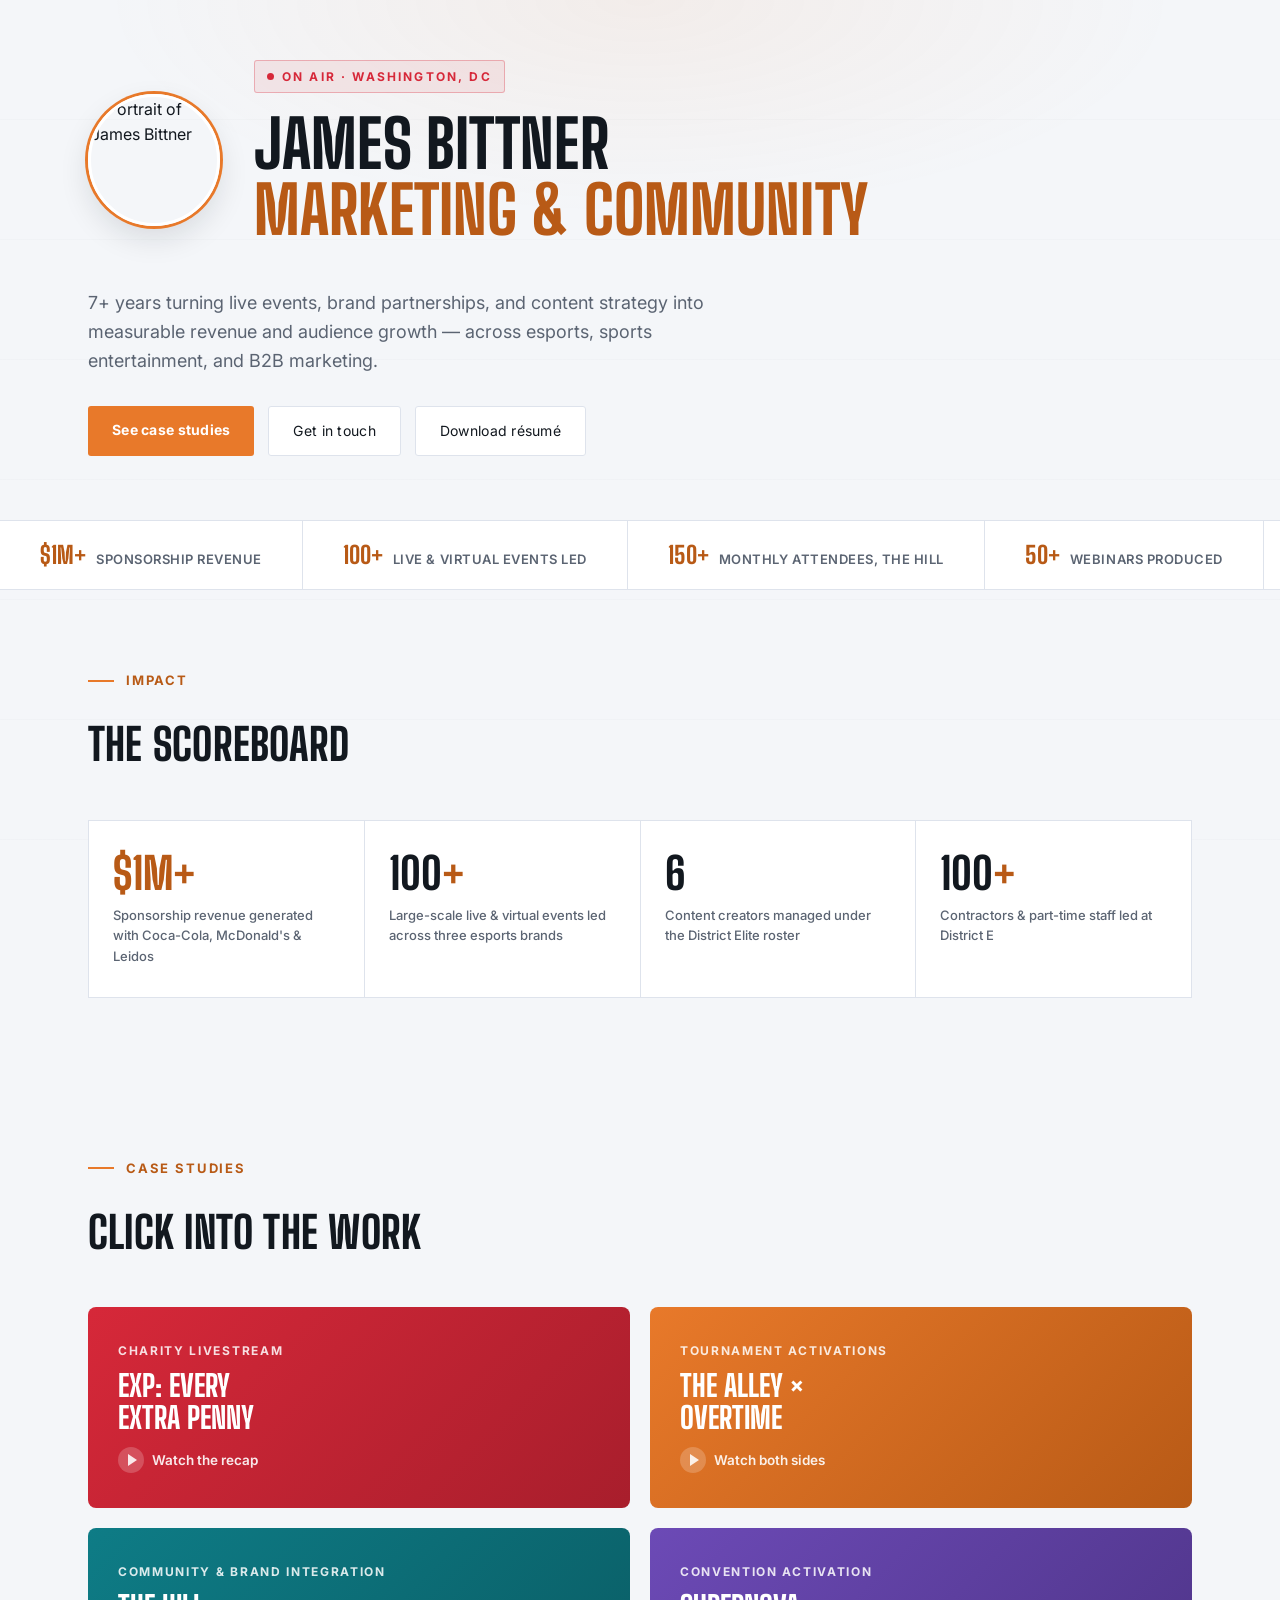
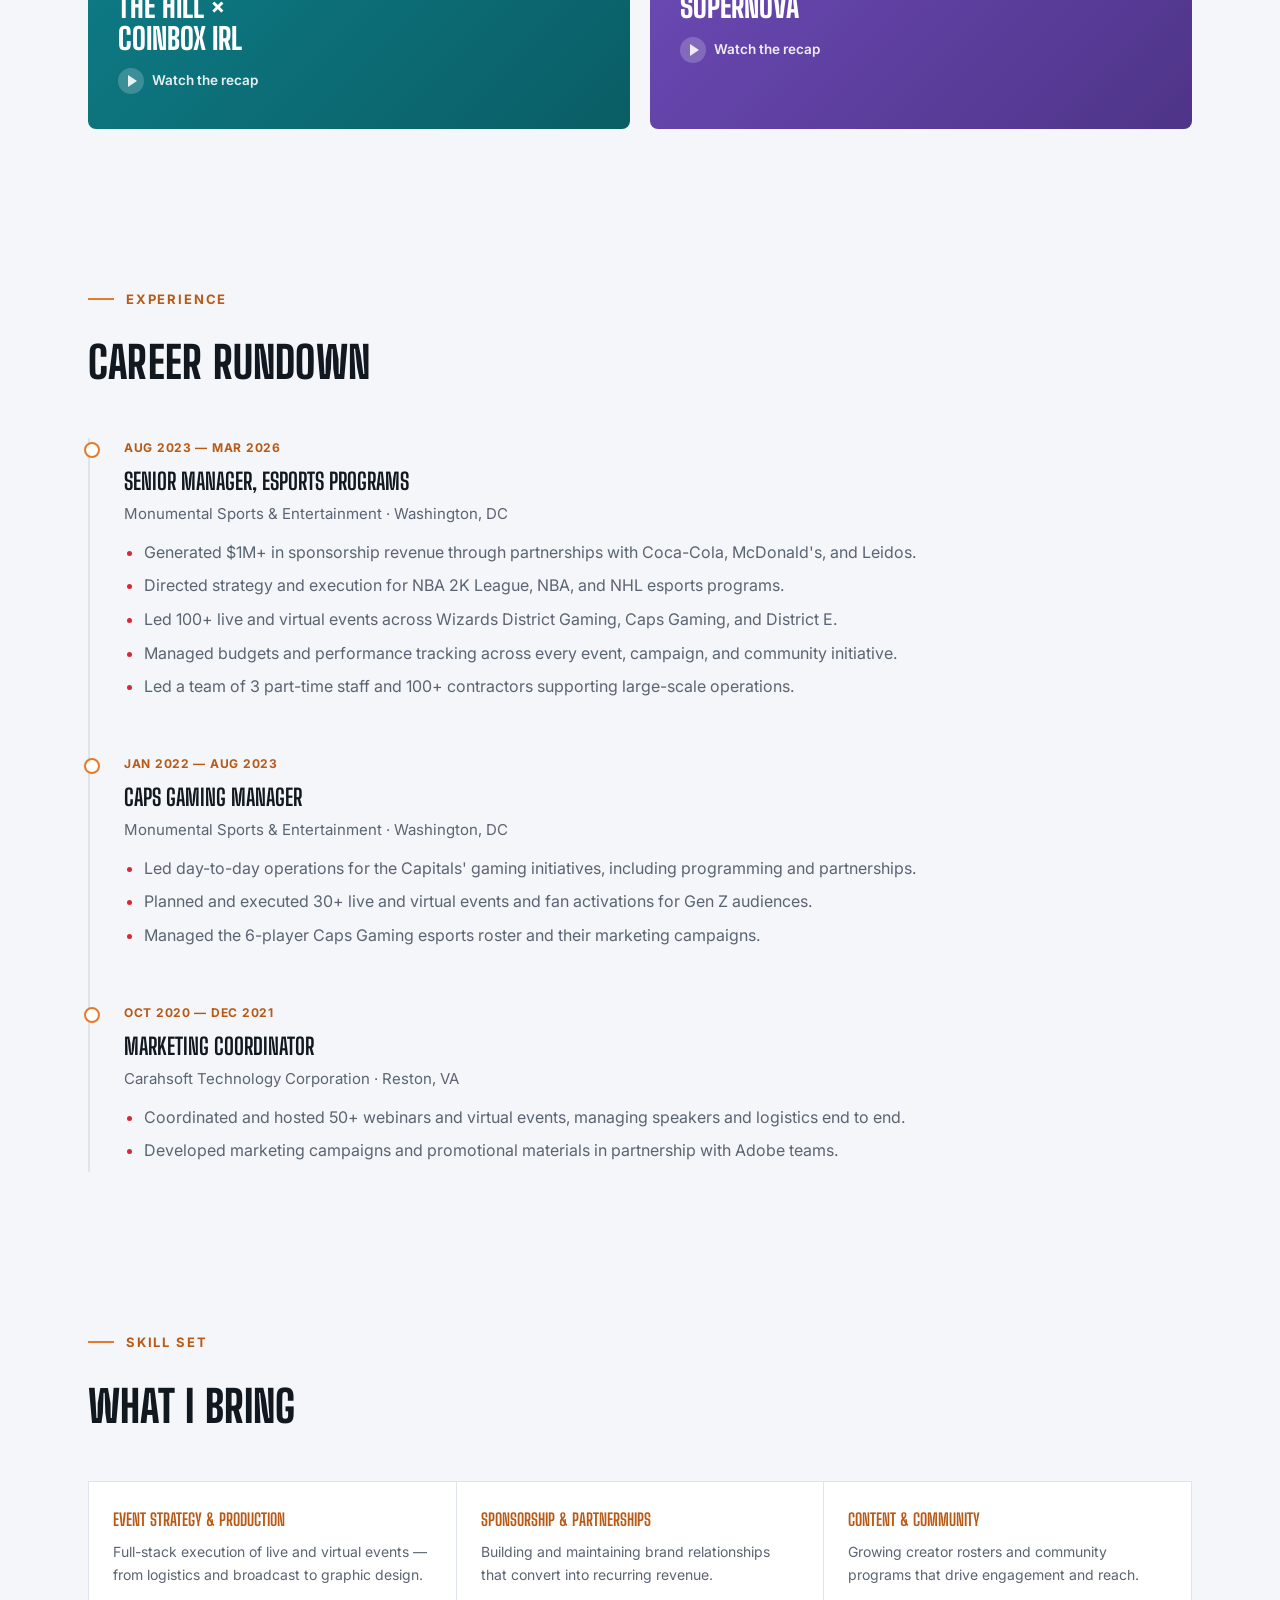
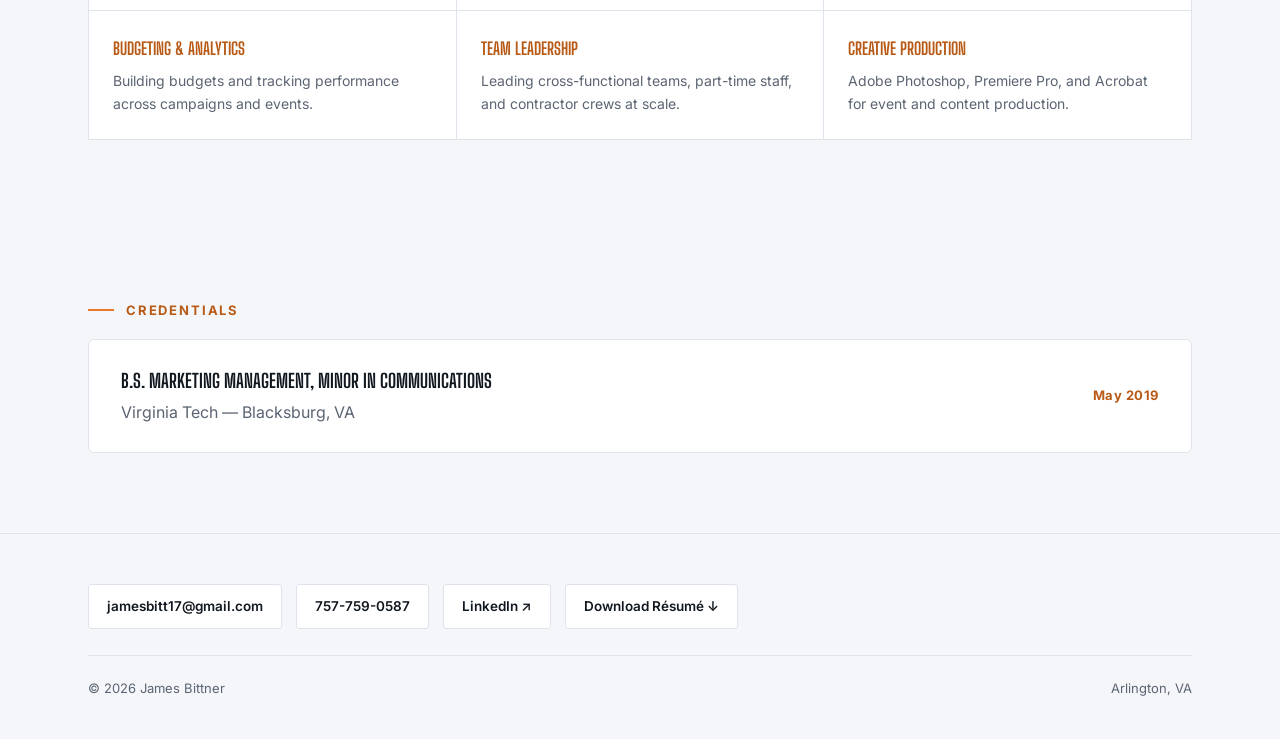
==== index.html @ 96ed5bdd "Add files via upload" ====
<!DOCTYPE html>
<html lang="en">
<head>
<meta charset="UTF-8">
<meta name="viewport" content="width=device-width, initial-scale=1.0">
<title>James Bittner — Marketing & Community Specialist</title>
<meta name="description" content="James Bittner — Marketing & Community Specialist. 7+ years driving sponsorship revenue, live events, and content strategy across esports and entertainment.">
<link rel="preconnect" href="https://fonts.googleapis.com">
<link rel="preconnect" href="https://fonts.gstatic.com" crossorigin>
<link href="https://fonts.googleapis.com/css2?family=Big+Shoulders+Display:wght@600;700;800&family=Inter:wght@400;500;600;700;800&display=swap" rel="stylesheet">
<link rel="stylesheet" href="style.css">
</head>
<body>

<div class="field-lines"></div>

<main>

  <!-- HERO -->
  <section class="hero" id="top">
    <div class="wrap">
      <div class="hero-inner">
        <img class="headshot" src="james-bittner-photo.jpg" alt="Portrait of James Bittner">
        <div>
          <span class="hero-tag"><span class="pulse"></span> On Air · Washington, DC</span>
          <h1>James Bittner<br><span>Marketing &amp; Community</span></h1>
        </div>
      </div>
      <p class="hero-sub" style="margin-top:30px;">7+ years turning live events, brand partnerships, and content strategy into measurable revenue and audience growth — across esports, sports entertainment, and B2B marketing.</p>
      <div class="hero-cta">
        <a class="btn-primary" href="#work">See case studies</a>
        <a class="btn-ghost" href="mailto:jamesbitt17@gmail.com">Get in touch</a>
        <a class="btn-ghost" href="James-Bittner-Resume.pdf" download>Download résumé</a>
      </div>
    </div>
  </section>

  <!-- TICKER -->
  <div class="ticker-wrap">
    <div class="ticker">
      <div class="ticker-item"><span class="ticker-num">$1M+</span><span class="ticker-label">Sponsorship revenue</span></div>
      <div class="ticker-item"><span class="ticker-num">100+</span><span class="ticker-label">Live &amp; virtual events led</span></div>
      <div class="ticker-item"><span class="ticker-num">150+</span><span class="ticker-label">Monthly attendees, The Hill</span></div>
      <div class="ticker-item"><span class="ticker-num">50+</span><span class="ticker-label">Webinars produced</span></div>
      <div class="ticker-item"><span class="ticker-num">7+</span><span class="ticker-label">Years in marketing &amp; events</span></div>
      <div class="ticker-item"><span class="ticker-num">$1M+</span><span class="ticker-label">Sponsorship revenue</span></div>
      <div class="ticker-item"><span class="ticker-num">100+</span><span class="ticker-label">Live &amp; virtual events led</span></div>
      <div class="ticker-item"><span class="ticker-num">150+</span><span class="ticker-label">Monthly attendees, The Hill</span></div>
      <div class="ticker-item"><span class="ticker-num">50+</span><span class="ticker-label">Webinars produced</span></div>
      <div class="ticker-item"><span class="ticker-num">7+</span><span class="ticker-label">Years in marketing &amp; events</span></div>
    </div>
  </div>

  <!-- IMPACT -->
  <section id="impact">
    <div class="wrap">
      <div class="section-tag">Impact</div>
      <h2 class="headline">The Scoreboard</h2>
      <div class="stat-grid reveal">
        <div class="stat">
          <span class="stat-value"><span>$1M+</span></span>
          <span class="stat-label">Sponsorship revenue generated with Coca-Cola, McDonald's &amp; Leidos</span>
        </div>
        <div class="stat">
          <span class="stat-value">100<span>+</span></span>
          <span class="stat-label">Large-scale live &amp; virtual events led across three esports brands</span>
        </div>
        <div class="stat">
          <span class="stat-value">6</span>
          <span class="stat-label">Content creators managed under the District Elite roster</span>
        </div>
        <div class="stat">
          <span class="stat-value">100<span>+</span></span>
          <span class="stat-label">Contractors &amp; part-time staff led at District E</span>
        </div>
      </div>
    </div>
  </section>

  <!-- CASE STUDIES — clickable tiles, each opens a dedicated page -->
  <section id="work">
    <div class="wrap">
      <div class="section-tag">Case Studies</div>
      <h2 class="headline">Click Into the Work</h2>

      <div class="tile-grid reveal">

        <a class="tile tile-red" href="case-exp.html">
          <div class="tile-eyebrow">Charity Livestream</div>
          <h3 class="tile-title">EXP: Every<br>eXtra Penny</h3>
          <span class="tile-meta"><span class="tile-play"></span> Watch the recap</span>
        </a>

        <a class="tile tile-amber" href="case-alley.html">
          <div class="tile-eyebrow">Tournament Activations</div>
          <h3 class="tile-title">The Alley ×<br>OverTime</h3>
          <span class="tile-meta"><span class="tile-play"></span> Watch both sides</span>
        </a>

        <a class="tile tile-teal" href="case-hill.html">
          <div class="tile-eyebrow">Community &amp; Brand Integration</div>
          <h3 class="tile-title">The Hill ×<br>Coinbox IRL</h3>
          <span class="tile-meta"><span class="tile-play"></span> Watch the recap</span>
        </a>

        <a class="tile tile-violet" href="case-supernova.html">
          <div class="tile-eyebrow">Convention Activation</div>
          <h3 class="tile-title">SuperNOVA</h3>
          <span class="tile-meta"><span class="tile-play"></span> Watch the recap</span>
        </a>

      </div>
    </div>
  </section>

  <!-- EXPERIENCE -->
  <section id="experience">
    <div class="wrap">
      <div class="section-tag">Experience</div>
      <h2 class="headline">Career Rundown</h2>
      <div class="rundown reveal">

        <div class="rundown-item">
          <span class="rundown-date">Aug 2023 — Mar 2026</span>
          <h3 class="rundown-role">Senior Manager, Esports Programs</h3>
          <span class="rundown-org">Monumental Sports &amp; Entertainment · Washington, DC</span>
          <ul>
            <li>Generated $1M+ in sponsorship revenue through partnerships with Coca-Cola, McDonald's, and Leidos.</li>
            <li>Directed strategy and execution for NBA 2K League, NBA, and NHL esports programs.</li>
            <li>Led 100+ live and virtual events across Wizards District Gaming, Caps Gaming, and District E.</li>
            <li>Managed budgets and performance tracking across every event, campaign, and community initiative.</li>
            <li>Led a team of 3 part-time staff and 100+ contractors supporting large-scale operations.</li>
          </ul>
        </div>

        <div class="rundown-item">
          <span class="rundown-date">Jan 2022 — Aug 2023</span>
          <h3 class="rundown-role">Caps Gaming Manager</h3>
          <span class="rundown-org">Monumental Sports &amp; Entertainment · Washington, DC</span>
          <ul>
            <li>Led day-to-day operations for the Capitals' gaming initiatives, including programming and partnerships.</li>
            <li>Planned and executed 30+ live and virtual events and fan activations for Gen Z audiences.</li>
            <li>Managed the 6-player Caps Gaming esports roster and their marketing campaigns.</li>
          </ul>
        </div>

        <div class="rundown-item">
          <span class="rundown-date">Oct 2020 — Dec 2021</span>
          <h3 class="rundown-role">Marketing Coordinator</h3>
          <span class="rundown-org">Carahsoft Technology Corporation · Reston, VA</span>
          <ul>
            <li>Coordinated and hosted 50+ webinars and virtual events, managing speakers and logistics end to end.</li>
            <li>Developed marketing campaigns and promotional materials in partnership with Adobe teams.</li>
          </ul>
        </div>

      </div>
    </div>
  </section>

  <!-- SKILLS -->
  <section id="skills">
    <div class="wrap">
      <div class="section-tag">Skill Set</div>
      <h2 class="headline">What I Bring</h2>
      <div class="skills-grid reveal">
        <div class="skill">
          <h3 class="skill-title">Event Strategy &amp; Production</h3>
          <p class="skill-body">Full-stack execution of live and virtual events — from logistics and broadcast to graphic design.</p>
        </div>
        <div class="skill">
          <h3 class="skill-title">Sponsorship &amp; Partnerships</h3>
          <p class="skill-body">Building and maintaining brand relationships that convert into recurring revenue.</p>
        </div>
        <div class="skill">
          <h3 class="skill-title">Content &amp; Community</h3>
          <p class="skill-body">Growing creator rosters and community programs that drive engagement and reach.</p>
        </div>
        <div class="skill">
          <h3 class="skill-title">Budgeting &amp; Analytics</h3>
          <p class="skill-body">Building budgets and tracking performance across campaigns and events.</p>
        </div>
        <div class="skill">
          <h3 class="skill-title">Team Leadership</h3>
          <p class="skill-body">Leading cross-functional teams, part-time staff, and contractor crews at scale.</p>
        </div>
        <div class="skill">
          <h3 class="skill-title">Creative Production</h3>
          <p class="skill-body">Adobe Photoshop, Premiere Pro, and Acrobat for event and content production.</p>
        </div>
      </div>
    </div>
  </section>

  <!-- EDUCATION -->
  <section id="education">
    <div class="wrap">
      <div class="section-tag">Credentials</div>
      <div class="edu reveal">
        <div>
          <h3 class="edu-degree">B.S. Marketing Management, Minor in Communications</h3>
          <p class="edu-school">Virginia Tech — Blacksburg, VA</p>
        </div>
        <span class="edu-year">May 2019</span>
      </div>
    </div>
  </section>

</main>

<!-- SIMPLE FOOTER -->
<footer id="contact">
  <div class="wrap">
    <div class="contact-links">
      <a href="mailto:jamesbitt17@gmail.com">jamesbitt17@gmail.com</a>
      <a href="tel:7577590587">757-759-0587</a>
      <a href="https://www.linkedin.com/in/jameskbittner" target="_blank" rel="noopener">LinkedIn ↗</a>
      <a href="James-Bittner-Resume.pdf" download>Download Résumé ↓</a>
    </div>
    <div class="foot-bottom">
      <span>© 2026 James Bittner</span>
      <span>Arlington, VA</span>
    </div>
  </div>
</footer>

<script>
  const revealEls = document.querySelectorAll('.reveal');
  if ('IntersectionObserver' in window){
    const io = new IntersectionObserver((entries) => {
      entries.forEach(entry => {
        if (entry.isIntersecting){
          entry.target.classList.add('is-visible');
          io.unobserve(entry.target);
        }
      });
    }, { threshold: 0.15 });
    revealEls.forEach(el => io.observe(el));
  } else {
    revealEls.forEach(el => el.classList.add('is-visible'));
  }
</script>

</body>
</html>
---- style.css ----
:root{
  --bg: #F4F6F9;
  --panel: #FFFFFF;
  --line: #DEE3EC;
  --text: #12181F;
  --text-muted: #5B6472;
  --amber: #E8792A;
  --amber-deep: #B85A16;
  --red: #D62839;
  --teal: #0E7C86;
  --violet: #6C4AB6;
  --radius: 3px;
  --maxw: 1160px;
}

*{ box-sizing: border-box; }
html{ scroll-behavior: smooth; }
@media (prefers-reduced-motion: reduce){
  html{ scroll-behavior: auto; }
  *{ animation-duration: 0.001ms !important; animation-iteration-count: 1 !important; transition-duration: 0.001ms !important; }
}

body{
  margin: 0;
  background: var(--bg);
  color: var(--text);
  font-family: 'Inter', system-ui, sans-serif;
  font-size: 16px;
  line-height: 1.6;
  -webkit-font-smoothing: antialiased;
}

a{ color: inherit; }
::selection{ background: var(--amber); color: #fff; }

a:focus-visible,
button:focus-visible{
  outline: 2px solid var(--amber-deep);
  outline-offset: 3px;
}

.wrap{
  max-width: var(--maxw);
  margin: 0 auto;
  padding: 0 28px;
}

.field-lines{
  position: fixed;
  inset: 0;
  z-index: 0;
  pointer-events: none;
  background-image:
    repeating-linear-gradient(180deg, transparent 0, transparent 119px, rgba(18,24,31,0.035) 120px),
    radial-gradient(ellipse 70% 40% at 50% 0%, rgba(232,121,42,0.07), transparent 60%);
}

section{ position: relative; z-index: 1; padding: 80px 0; }
.section-tag{
  font-size: 13px;
  font-weight: 700;
  letter-spacing: 0.14em;
  text-transform: uppercase;
  color: var(--amber-deep);
  display: flex;
  align-items: center;
  gap: 12px;
  margin-bottom: 18px;
}
.section-tag::before{
  content: '';
  width: 26px; height: 2px;
  background: var(--amber);
  display: inline-block;
}
h2.headline{
  font-family: 'Big Shoulders Display', sans-serif;
  font-weight: 800;
  font-size: clamp(30px, 4.2vw, 44px);
  letter-spacing: 0.005em;
  margin: 0 0 40px;
  text-transform: uppercase;
  color: var(--text);
}

/* ---------- mini top bar (used on every page instead of a big header) ---------- */
.topbar{
  padding: 22px 0;
  border-bottom: 1px solid var(--line);
  background: var(--panel);
}
.topbar .wrap{
  display: flex;
  align-items: center;
  justify-content: space-between;
  gap: 20px;
}
.topbar-back{
  text-decoration: none;
  font-size: 13.5px;
  font-weight: 600;
  color: var(--text-muted);
  display: inline-flex;
  align-items: center;
  gap: 8px;
  transition: color 0.15s ease;
}
.topbar-back:hover{ color: var(--amber-deep); }
.topbar-name{
  font-family: 'Big Shoulders Display', sans-serif;
  font-weight: 800;
  font-size: 16px;
  letter-spacing: 0.02em;
  text-decoration: none;
  text-transform: uppercase;
}

/* ---------- hero ---------- */
.hero{ padding: 60px 0 64px; border-bottom: 1px solid var(--line); }
.hero-inner{ display: grid; grid-template-columns: auto 1fr; gap: 34px; align-items: center; }
@media (max-width: 640px){ .hero-inner{ grid-template-columns: 1fr; text-align: left; } }
.headshot{
  width: 132px; height: 132px; border-radius: 50%; object-fit: cover;
  border: 3px solid var(--panel);
  box-shadow: 0 0 0 3px var(--amber), 0 12px 30px rgba(18,24,31,0.12);
  flex-shrink: 0;
}
.hero-tag{
  font-size: 12px; font-weight: 700; letter-spacing: 0.18em; text-transform: uppercase;
  color: var(--red); background: rgba(214,40,57,0.08); border: 1px solid rgba(214,40,57,0.3);
  display: inline-flex; align-items: center; gap: 8px; padding: 6px 12px; border-radius: 3px; margin-bottom: 18px;
}
.hero-tag .pulse{ width: 7px; height: 7px; border-radius: 50%; background: var(--red); animation: pulse 1.8s ease-in-out infinite; }
@keyframes pulse{ 0%, 100% { opacity: 1; } 50% { opacity: 0.35; } }
h1{
  font-family: 'Big Shoulders Display', sans-serif; font-weight: 800;
  font-size: clamp(38px, 6.4vw, 66px); line-height: 1; letter-spacing: 0.002em;
  margin: 0 0 16px; text-transform: uppercase; color: var(--text);
}
h1 span{ color: var(--amber-deep); }
.hero-sub{ max-width: 620px; font-size: 18px; color: var(--text-muted); margin: 0 0 30px; }
.hero-cta{ display: flex; gap: 14px; flex-wrap: wrap; }
.btn-primary{
  text-decoration: none; background: var(--amber); color: #fff; font-weight: 700;
  padding: 13px 24px; border-radius: var(--radius); font-size: 14px; letter-spacing: 0.02em;
  transition: filter 0.15s ease, transform 0.15s ease; display: inline-block;
}
.btn-primary:hover{ filter: brightness(0.94); transform: translateY(-1px); }
.btn-ghost{
  text-decoration: none; border: 1px solid var(--line); color: var(--text);
  padding: 13px 24px; border-radius: var(--radius); font-size: 14px; letter-spacing: 0.02em;
  transition: border-color 0.15s ease, color 0.15s ease; background: var(--panel); display: inline-block;
}
.btn-ghost:hover{ border-color: var(--amber); color: var(--amber-deep); }

/* ---------- ticker ---------- */
.ticker-wrap{ border-bottom: 1px solid var(--line); background: var(--panel); overflow: hidden; }
.ticker{ display: flex; width: max-content; animation: scroll-ticker 32s linear infinite; }
@media (prefers-reduced-motion: reduce){ .ticker{ animation: none; } }
@keyframes scroll-ticker{ from{ transform: translateX(0); } to{ transform: translateX(-50%); } }
.ticker-item{ display: flex; align-items: baseline; gap: 10px; padding: 15px 40px; border-right: 1px solid var(--line); white-space: nowrap; }
.ticker-num{ font-family: 'Big Shoulders Display', sans-serif; font-weight: 800; font-size: 24px; color: var(--amber-deep); }
.ticker-label{ font-size: 13px; font-weight: 600; text-transform: uppercase; letter-spacing: 0.04em; color: var(--text-muted); }

/* ---------- stat grid ---------- */
.stat-grid{ display: grid; grid-template-columns: repeat(4, 1fr); gap: 1px; background: var(--line); border: 1px solid var(--line); }
.stat{ background: var(--panel); padding: 30px 24px; }
.stat-value{ font-family: 'Big Shoulders Display', sans-serif; font-weight: 800; font-size: 44px; color: var(--text); line-height: 1; display: block; }
.stat-value span{ color: var(--amber-deep); }
.stat-label{ font-size: 13px; font-weight: 500; color: var(--text-muted); margin-top: 10px; display: block; }
@media (max-width: 820px){ .stat-grid{ grid-template-columns: repeat(2, 1fr); } }

/* ---------- case study tile grid (homepage) ---------- */
.tile-grid{ display: grid; grid-template-columns: repeat(2, 1fr); gap: 20px; }
@media (max-width: 720px){ .tile-grid{ grid-template-columns: 1fr; } }
.tile{
  position: relative;
  display: block;
  text-decoration: none;
  border-radius: 8px;
  padding: 34px 30px;
  min-height: 190px;
  color: #fff;
  overflow: hidden;
  transition: transform 0.2s ease, box-shadow 0.2s ease;
}
.tile:hover{ transform: translateY(-3px); box-shadow: 0 16px 32px rgba(18,24,31,0.18); }
.tile-red{ background: linear-gradient(135deg, #D62839, #A81E2C); }
.tile-amber{ background: linear-gradient(135deg, #E8792A, #B85A16); }
.tile-teal{ background: linear-gradient(135deg, #0E7C86, #0A5D65); }
.tile-violet{ background: linear-gradient(135deg, #6C4AB6, #4E3488); }
.tile-eyebrow{ font-size: 12px; font-weight: 700; letter-spacing: 0.14em; text-transform: uppercase; opacity: 0.85; margin-bottom: 10px; }
.tile-title{ font-family: 'Big Shoulders Display', sans-serif; font-weight: 800; font-size: 30px; text-transform: uppercase; line-height: 1.05; margin: 0 0 14px; }
.tile-meta{ font-size: 13.5px; font-weight: 600; opacity: 0.9; display: inline-flex; align-items: center; gap: 8px; }
.tile-play{
  width: 26px; height: 26px; border-radius: 50%;
  background: rgba(255,255,255,0.22);
  display: inline-flex; align-items: center; justify-content: center;
  flex-shrink: 0;
}
.tile-play::after{
  content: '';
  border-style: solid;
  border-width: 6px 0 6px 9px;
  border-color: transparent transparent transparent #fff;
  margin-left: 2px;
}

/* ---------- case study page: video + split view ---------- */
.case-hero{ padding: 54px 0 40px; }
.case-eyebrow{
  font-size: 12px; font-weight: 700; letter-spacing: 0.14em; text-transform: uppercase; color: var(--amber-deep); margin-bottom: 14px;
}
.case-h1{
  font-family: 'Big Shoulders Display', sans-serif; font-weight: 800;
  font-size: clamp(34px, 5.5vw, 56px); text-transform: uppercase; line-height: 1.02; margin: 0 0 16px;
}
.case-lede{ max-width: 680px; font-size: 18px; color: var(--text-muted); margin: 0; }

.video-frame{
  position: relative;
  width: 100%;
  padding-top: 56.25%; /* 16:9 aspect ratio */
  border-radius: 8px;
  overflow: hidden;
  border: 1px solid var(--line);
  background: #000;
  box-shadow: 0 20px 40px rgba(18,24,31,0.12);
}
.video-frame video,
.video-frame iframe{
  position: absolute;
  top: 0; left: 0;
  width: 100%; height: 100%;
  display: block;
  border: 0;
}

.split-view{
  display: grid;
  grid-template-columns: 1fr 1fr;
  gap: 16px;
}
@media (max-width: 720px){ .split-view{ grid-template-columns: 1fr; } }
.split-view .video-frame{ margin: 0; }
.split-label{
  font-size: 12.5px; font-weight: 700; text-transform: uppercase; letter-spacing: 0.08em;
  color: var(--text-muted); margin: 10px 2px 0;
}

.case-grid{ display: grid; grid-template-columns: repeat(3, 1fr); gap: 24px; margin-top: 20px; }
@media (max-width: 720px){ .case-grid{ grid-template-columns: 1fr; } }
.case-block h4{ font-size: 12px; font-weight: 700; letter-spacing: 0.1em; text-transform: uppercase; color: var(--amber-deep); margin: 0 0 8px; }
.case-block p{ font-size: 14.5px; color: var(--text-muted); margin: 0; }
.case-tags{ display: flex; flex-wrap: wrap; gap: 8px; margin-top: 22px; }
.tag{
  font-size: 12px; font-weight: 600; text-transform: uppercase; letter-spacing: 0.03em;
  color: var(--amber-deep); border: 1px solid rgba(184,90,22,0.3); background: rgba(232,121,42,0.06);
  padding: 4px 10px; border-radius: 3px;
}
.note-box{
  border: 1px dashed var(--line);
  border-radius: 6px;
  padding: 16px 20px;
  font-size: 13.5px;
  color: var(--text-muted);
  margin-top: 26px;
  background: var(--panel);
}

.more-work{ border-top: 1px solid var(--line); padding: 50px 0; }
.more-work-grid{ display: grid; grid-template-columns: repeat(3, 1fr); gap: 14px; }
@media (max-width: 720px){ .more-work-grid{ grid-template-columns: 1fr; } }
.more-work a{
  text-decoration: none; display: block; border: 1px solid var(--line); background: var(--panel);
  border-radius: 6px; padding: 18px 20px; transition: border-color 0.15s ease;
}
.more-work a:hover{ border-color: var(--amber); }
.more-work-title{ font-family: 'Big Shoulders Display', sans-serif; font-weight: 700; font-size: 17px; text-transform: uppercase; margin: 0; color: var(--text); }

/* ---------- rundown ---------- */
.rundown{ border-left: 2px solid var(--line); padding-left: 34px; display: flex; flex-direction: column; gap: 46px; }
.rundown-item{ position: relative; }
.rundown-item::before{ content: ''; position: absolute; left: -40px; top: 4px; width: 12px; height: 12px; background: var(--panel); border: 2px solid var(--amber); border-radius: 50%; }
.rundown-date{ font-size: 12px; font-weight: 700; color: var(--amber-deep); letter-spacing: 0.06em; text-transform: uppercase; margin-bottom: 6px; display: block; }
.rundown-role{ font-family: 'Big Shoulders Display', sans-serif; font-weight: 700; font-size: 23px; margin: 0 0 2px; text-transform: uppercase; }
.rundown-org{ color: var(--text-muted); font-size: 15px; margin-bottom: 14px; display: block; }
.rundown-item ul{ margin: 0; padding-left: 20px; color: var(--text-muted); }
.rundown-item ul li{ margin-bottom: 8px; }
.rundown-item ul li::marker{ color: var(--red); }

/* ---------- skills ---------- */
.skills-grid{ display: grid; grid-template-columns: repeat(3, 1fr); gap: 1px; background: var(--line); border: 1px solid var(--line); }
@media (max-width: 820px){ .skills-grid{ grid-template-columns: repeat(2, 1fr); } }
@media (max-width: 520px){ .skills-grid{ grid-template-columns: 1fr; } }
.skill{ background: var(--panel); padding: 24px; }
.skill-title{ font-family: 'Big Shoulders Display', sans-serif; font-weight: 700; font-size: 17px; text-transform: uppercase; margin: 0 0 8px; color: var(--amber-deep); }
.skill-body{ font-size: 14px; color: var(--text-muted); margin: 0; }

/* ---------- education ---------- */
.edu{ display: flex; justify-content: space-between; align-items: center; flex-wrap: wrap; gap: 20px; border: 1px solid var(--line); background: var(--panel); border-radius: 6px; padding: 26px 32px; }
.edu-degree{ font-family: 'Big Shoulders Display', sans-serif; font-weight: 700; font-size: 19px; text-transform: uppercase; margin: 0 0 4px; }
.edu-school{ color: var(--text-muted); margin: 0; }
.edu-year{ font-weight: 700; color: var(--amber-deep); font-size: 13px; letter-spacing: 0.04em; }

/* ---------- simple footer ---------- */
footer{ border-top: 1px solid var(--line); padding: 50px 0 40px; }
.contact-links{ display: flex; flex-wrap: wrap; gap: 14px; margin-bottom: 26px; }
.contact-links a{
  text-decoration: none; border: 1px solid var(--line); background: var(--panel);
  padding: 11px 18px; border-radius: var(--radius); font-size: 13.5px; font-weight: 600;
  transition: border-color 0.2s ease, color 0.2s ease;
}
.contact-links a:hover{ border-color: var(--amber); color: var(--amber-deep); }
.foot-bottom{
  display: flex; justify-content: space-between; flex-wrap: wrap; gap: 10px;
  color: var(--text-muted); font-size: 13px; border-top: 1px solid var(--line); padding-top: 22px;
}

.reveal{ opacity: 0; transform: translateY(18px); transition: opacity 0.6s ease, transform 0.6s ease; }
.reveal.is-visible{ opacity: 1; transform: translateY(0); }
@media (prefers-reduced-motion: reduce){ .reveal{ opacity: 1; transform: none; } }
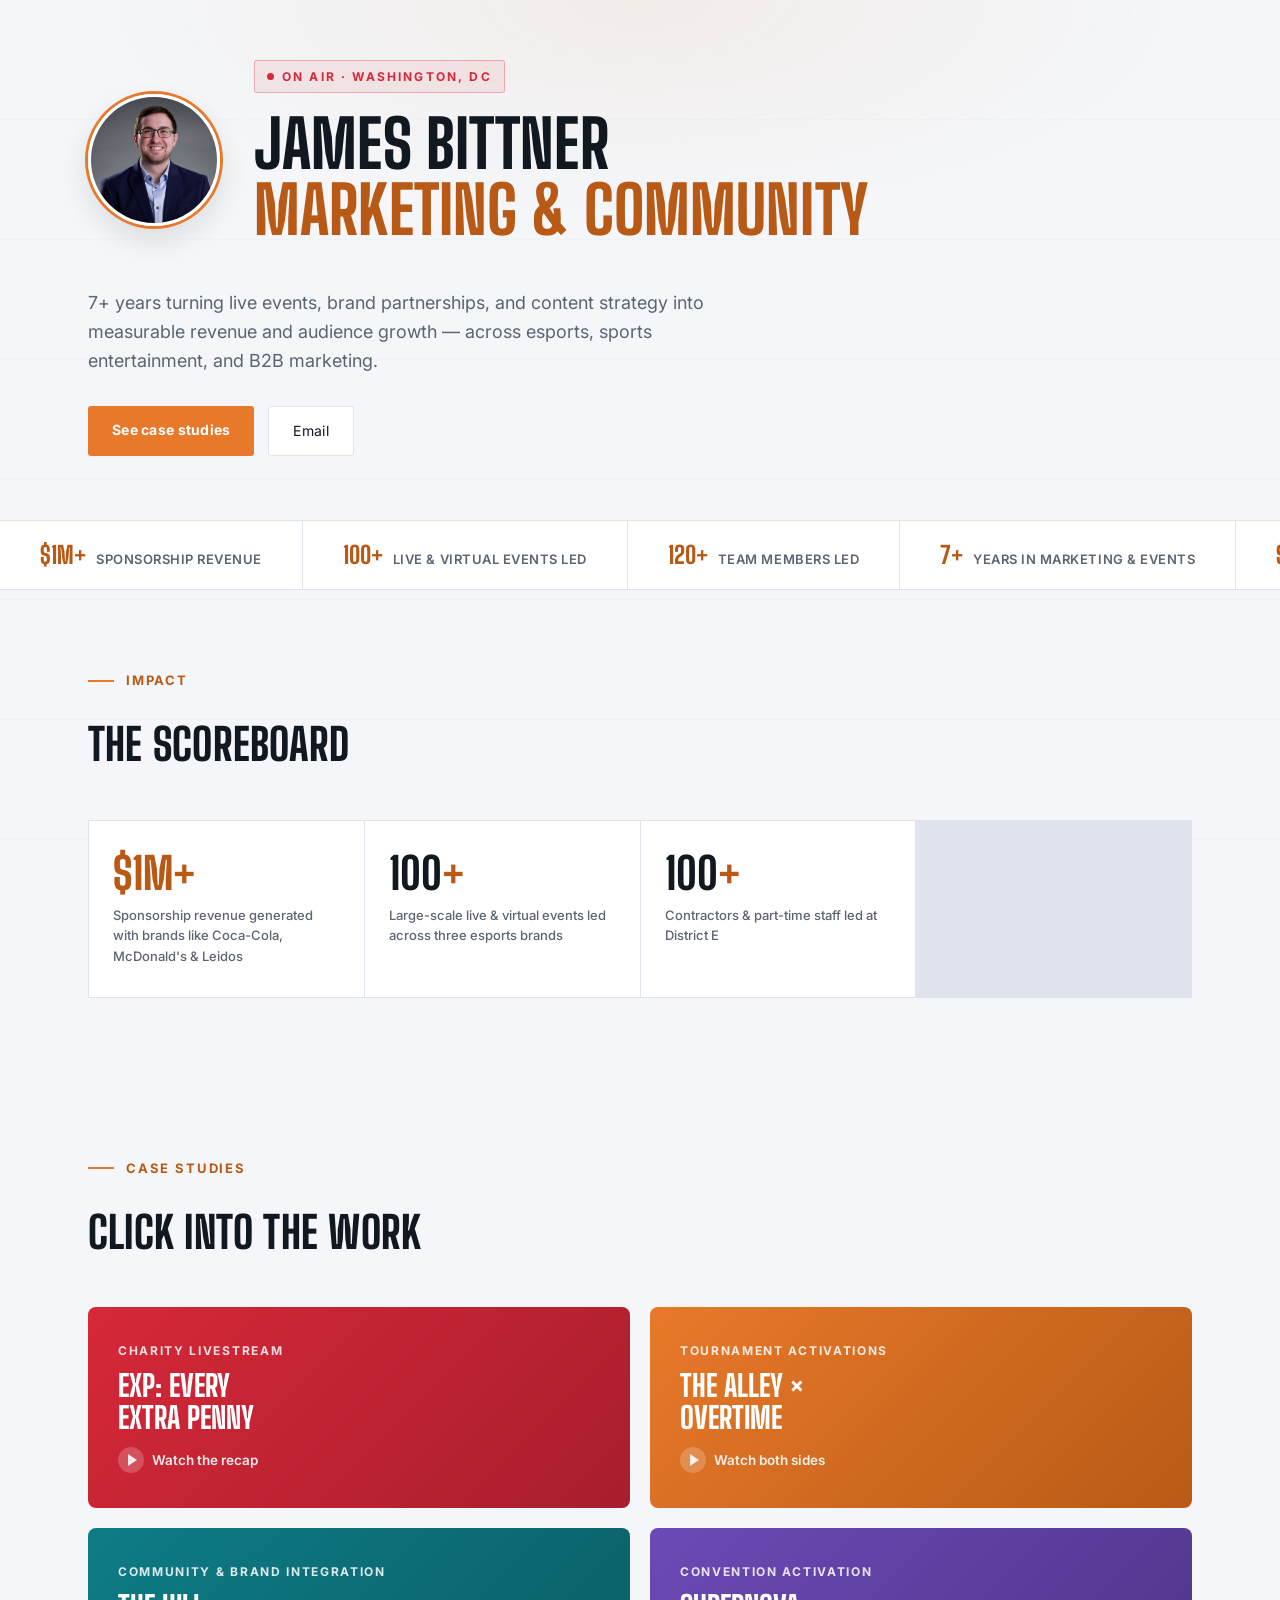
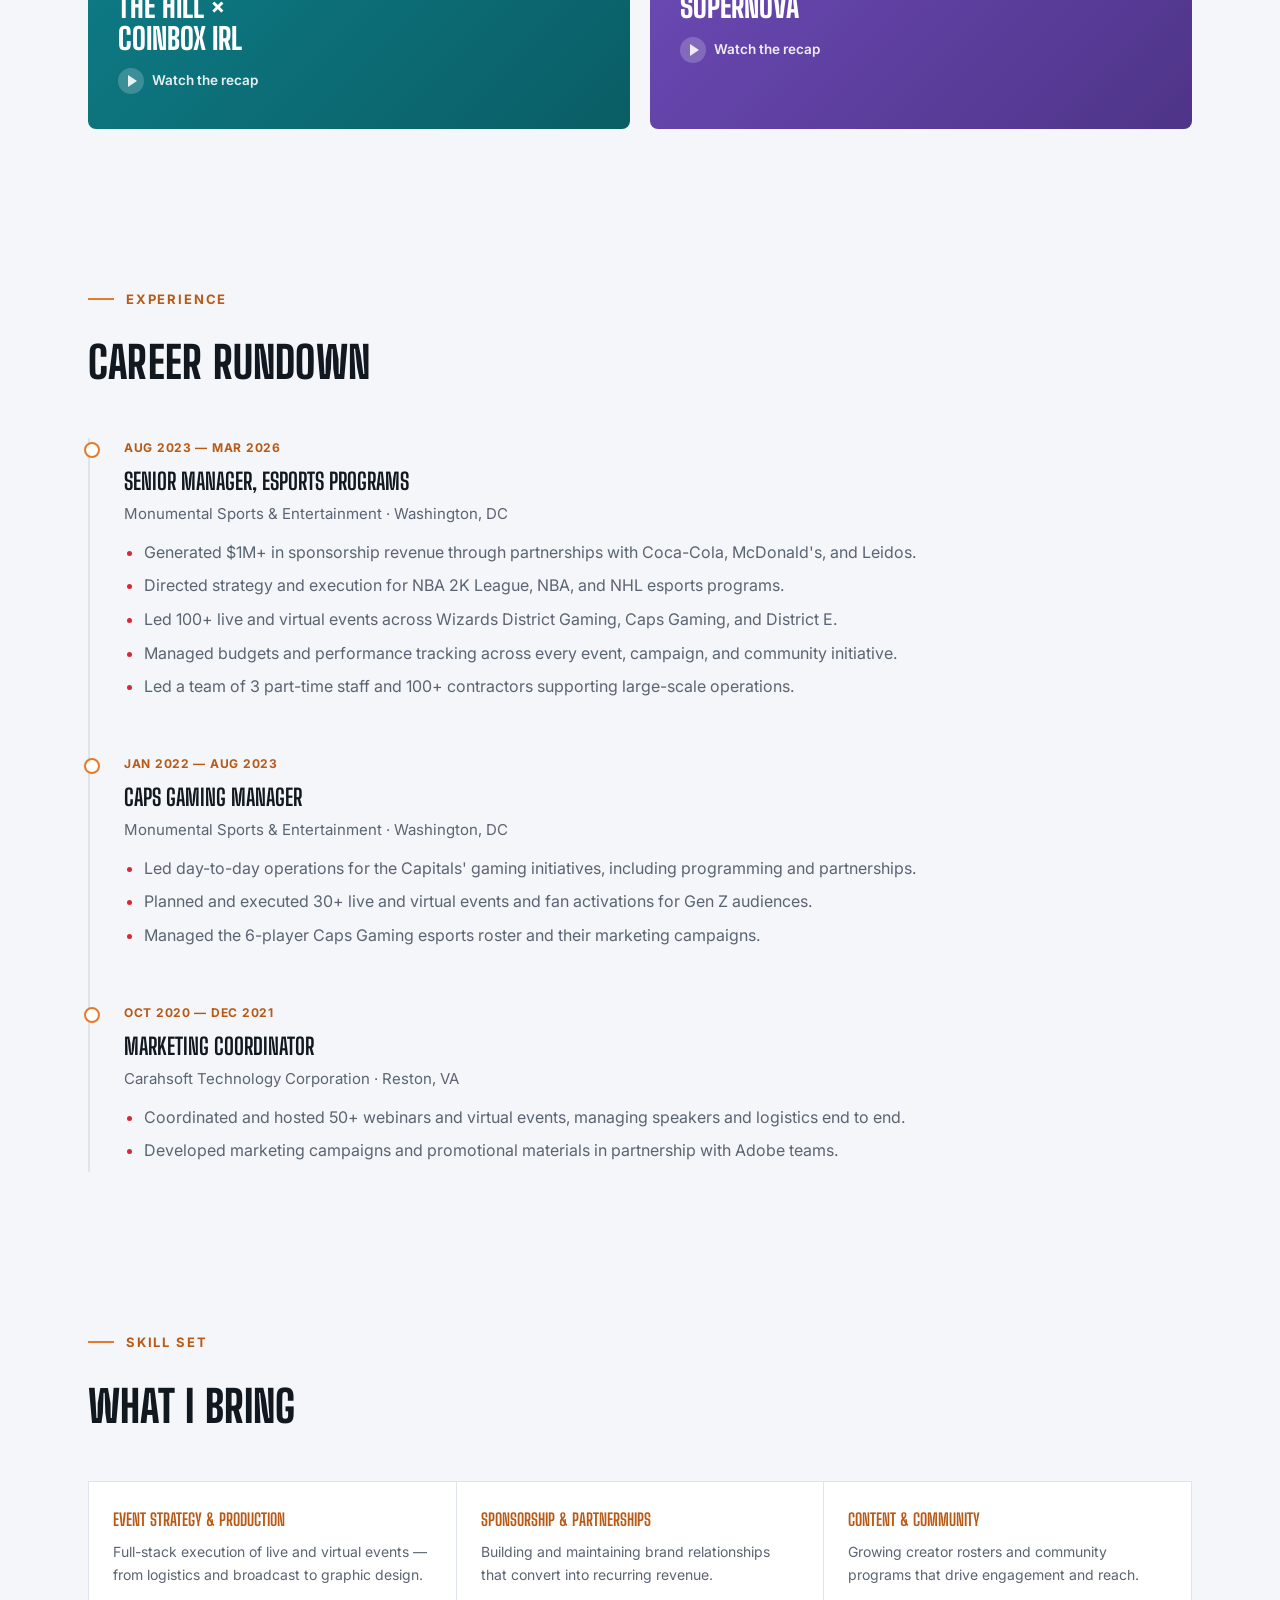
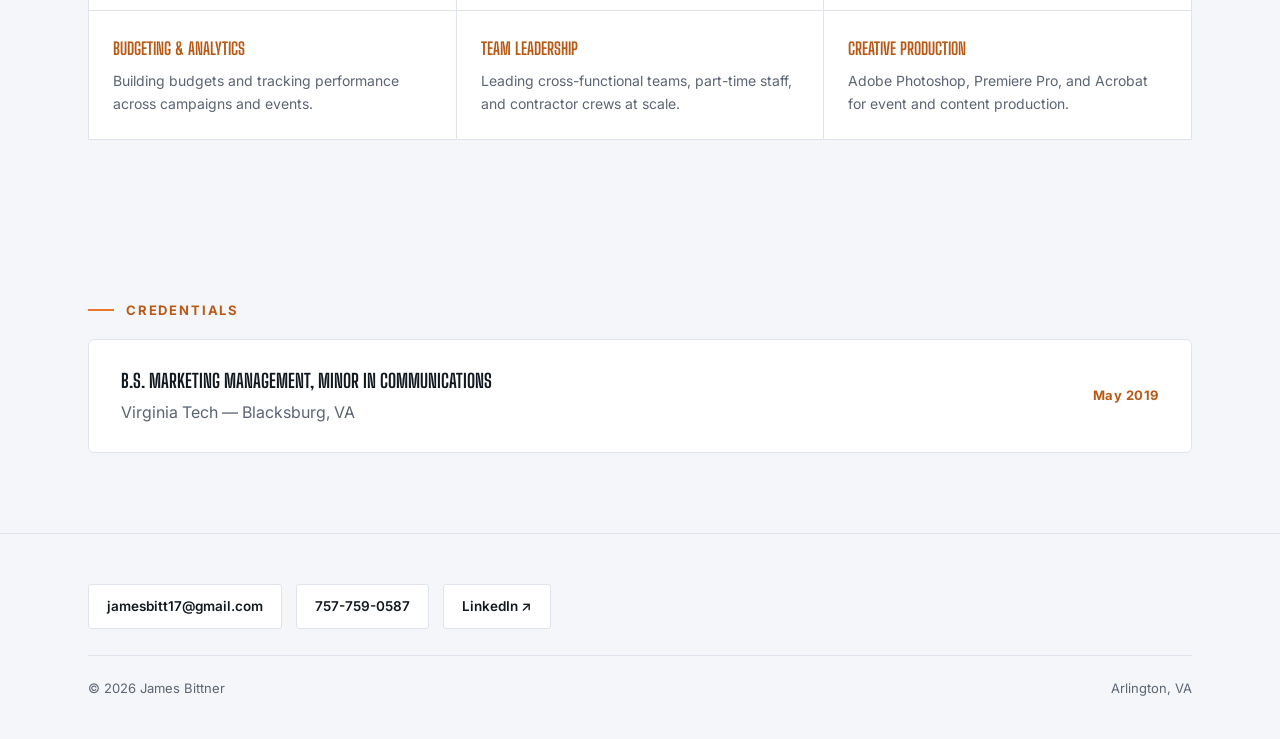
==== commit 696c3445: "Revise contact links and update statistics Updated contact links and statistics in the hero section." ====
--- a/index.html
+++ b/index.html
@@ -29,8 +29,7 @@
       <p class="hero-sub" style="margin-top:30px;">7+ years turning live events, brand partnerships, and content strategy into measurable revenue and audience growth — across esports, sports entertainment, and B2B marketing.</p>
       <div class="hero-cta">
         <a class="btn-primary" href="#work">See case studies</a>
-        <a class="btn-ghost" href="mailto:jamesbitt17@gmail.com">Get in touch</a>
-        <a class="btn-ghost" href="James-Bittner-Resume.pdf" download>Download résumé</a>
+        <a class="btn-ghost" href="mailto:jamesbitt17@gmail.com">Email</a>
       </div>
     </div>
   </section>
@@ -40,13 +39,11 @@
     <div class="ticker">
       <div class="ticker-item"><span class="ticker-num">$1M+</span><span class="ticker-label">Sponsorship revenue</span></div>
       <div class="ticker-item"><span class="ticker-num">100+</span><span class="ticker-label">Live &amp; virtual events led</span></div>
-      <div class="ticker-item"><span class="ticker-num">150+</span><span class="ticker-label">Monthly attendees, The Hill</span></div>
-      <div class="ticker-item"><span class="ticker-num">50+</span><span class="ticker-label">Webinars produced</span></div>
+      <div class="ticker-item"><span class="ticker-num">120+</span><span class="ticker-label">Team members led</span></div>
       <div class="ticker-item"><span class="ticker-num">7+</span><span class="ticker-label">Years in marketing &amp; events</span></div>
       <div class="ticker-item"><span class="ticker-num">$1M+</span><span class="ticker-label">Sponsorship revenue</span></div>
       <div class="ticker-item"><span class="ticker-num">100+</span><span class="ticker-label">Live &amp; virtual events led</span></div>
-      <div class="ticker-item"><span class="ticker-num">150+</span><span class="ticker-label">Monthly attendees, The Hill</span></div>
-      <div class="ticker-item"><span class="ticker-num">50+</span><span class="ticker-label">Webinars produced</span></div>
+      <div class="ticker-item"><span class="ticker-num">120+</span><span class="ticker-label">Team members led</span></div>
       <div class="ticker-item"><span class="ticker-num">7+</span><span class="ticker-label">Years in marketing &amp; events</span></div>
     </div>
   </div>
@@ -59,15 +56,11 @@
       <div class="stat-grid reveal">
         <div class="stat">
           <span class="stat-value"><span>$1M+</span></span>
-          <span class="stat-label">Sponsorship revenue generated with Coca-Cola, McDonald's &amp; Leidos</span>
+          <span class="stat-label">Sponsorship revenue generated with brands like Coca-Cola, McDonald's &amp; Leidos</span>
         </div>
         <div class="stat">
           <span class="stat-value">100<span>+</span></span>
           <span class="stat-label">Large-scale live &amp; virtual events led across three esports brands</span>
-        </div>
-        <div class="stat">
-          <span class="stat-value">6</span>
-          <span class="stat-label">Content creators managed under the District Elite roster</span>
         </div>
         <div class="stat">
           <span class="stat-value">100<span>+</span></span>
@@ -215,7 +208,6 @@
       <a href="mailto:jamesbitt17@gmail.com">jamesbitt17@gmail.com</a>
       <a href="tel:7577590587">757-759-0587</a>
       <a href="https://www.linkedin.com/in/jameskbittner" target="_blank" rel="noopener">LinkedIn ↗</a>
-      <a href="James-Bittner-Resume.pdf" download>Download Résumé ↓</a>
     </div>
     <div class="foot-bottom">
       <span>© 2026 James Bittner</span>
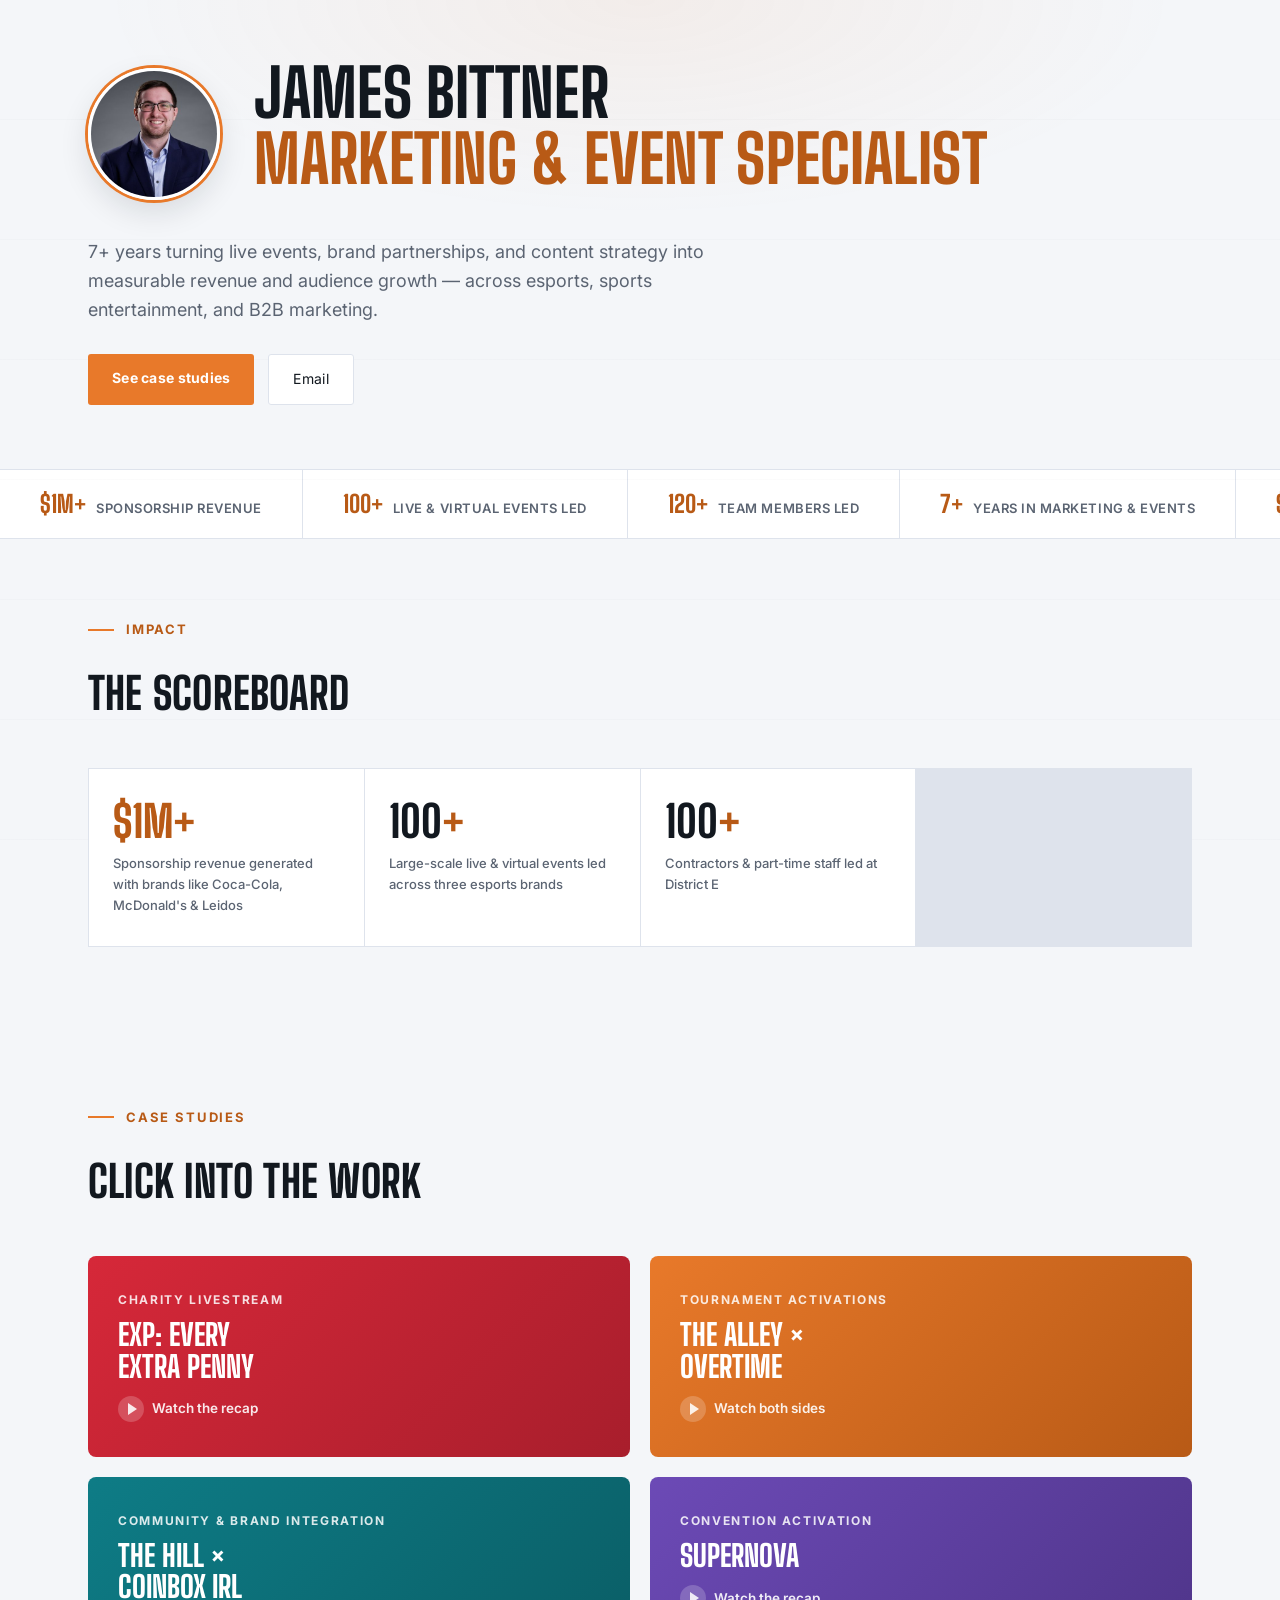
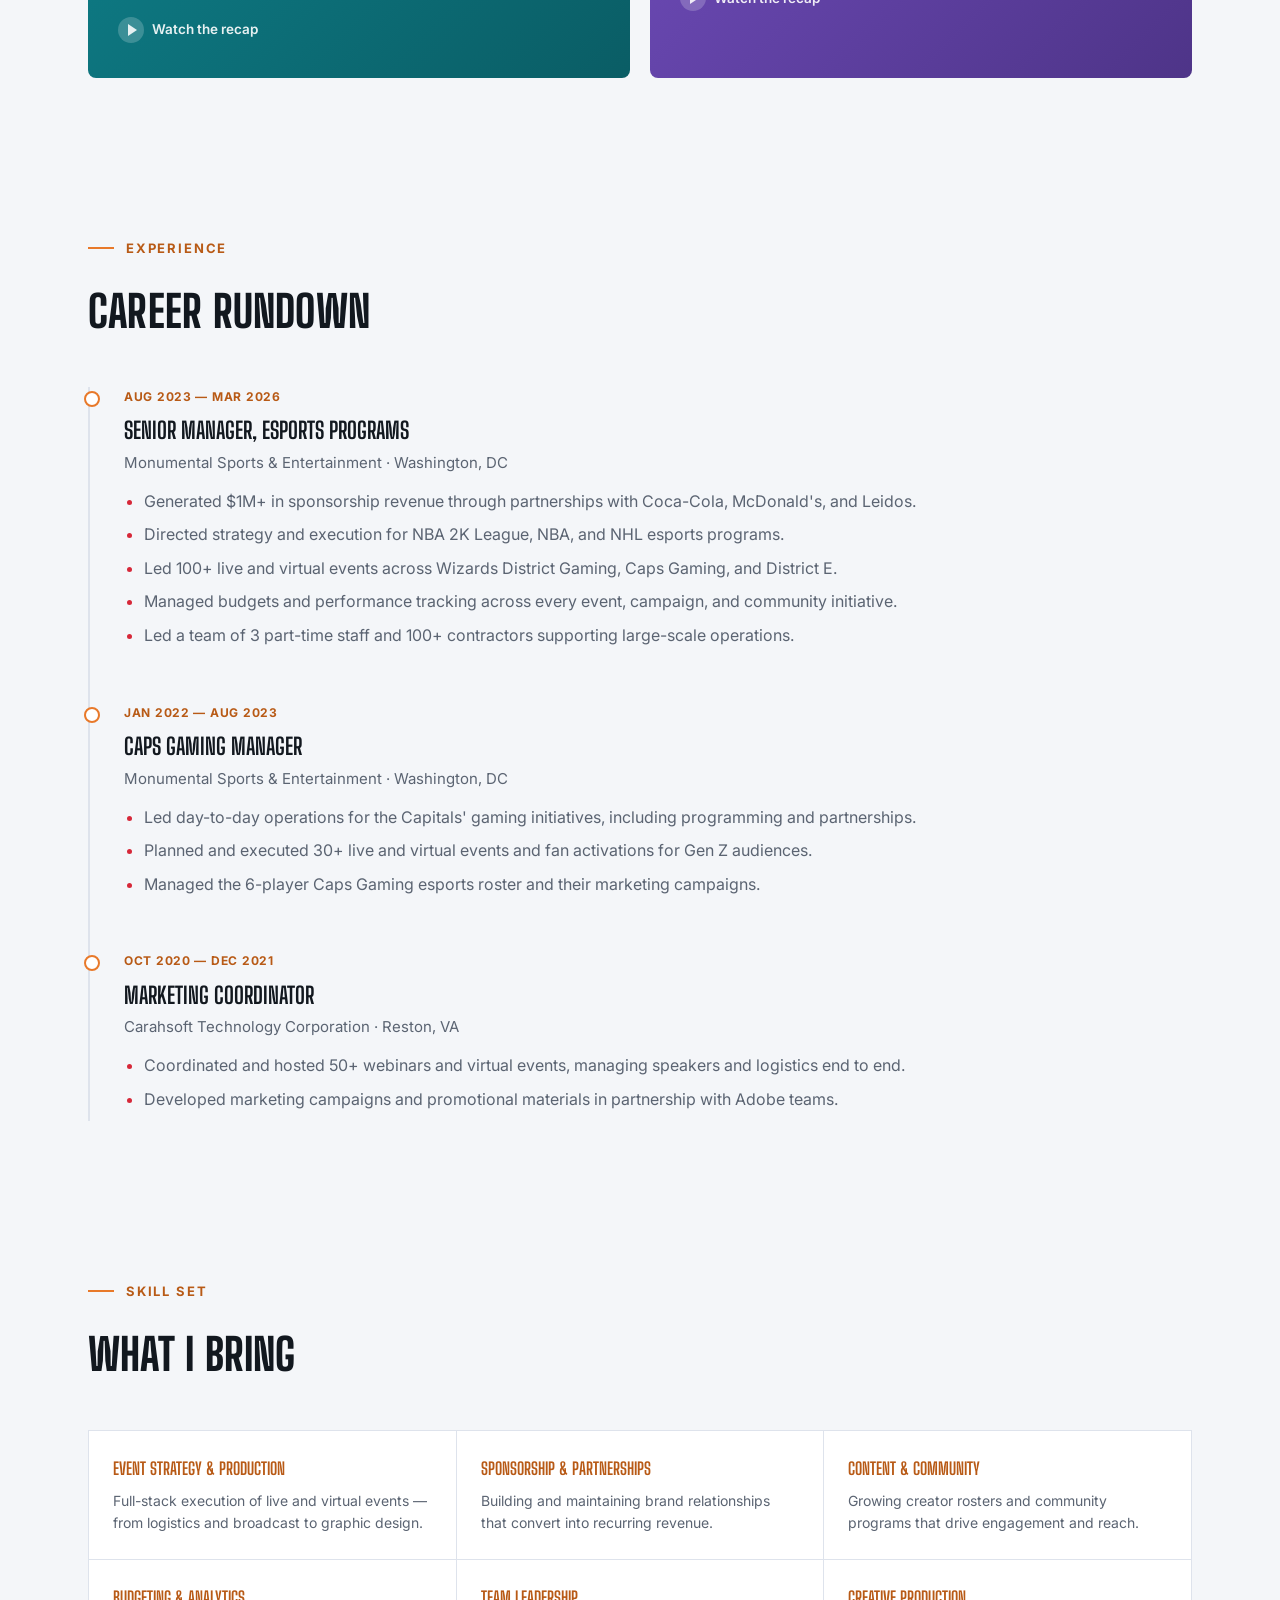
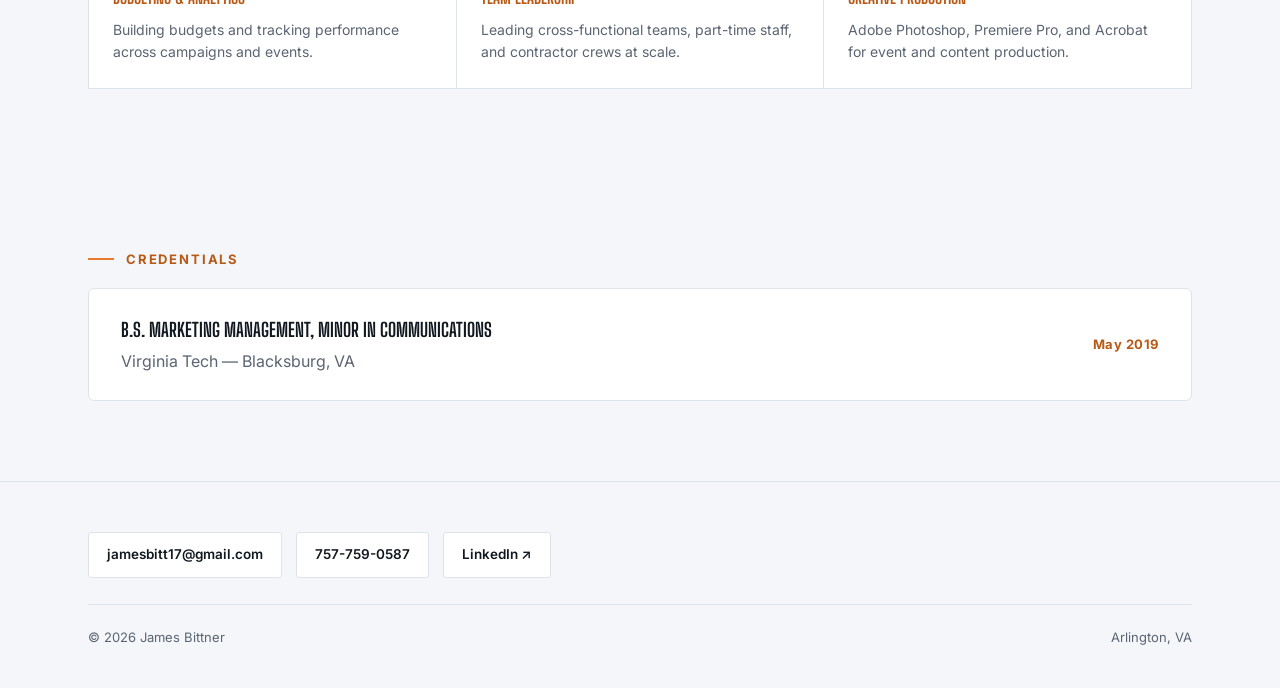
==== commit eea932a1: "Change job title for James Bittner Updated job title from 'Community' to 'Event Specialist' in the h" ====
--- a/index.html
+++ b/index.html
@@ -22,8 +22,7 @@
       <div class="hero-inner">
         <img class="headshot" src="james-bittner-photo.jpg" alt="Portrait of James Bittner">
         <div>
-          <span class="hero-tag"><span class="pulse"></span> On Air · Washington, DC</span>
-          <h1>James Bittner<br><span>Marketing &amp; Community</span></h1>
+          <h1>James Bittner<br><span>Marketing &amp; Event Specialist</span></h1>
         </div>
       </div>
       <p class="hero-sub" style="margin-top:30px;">7+ years turning live events, brand partnerships, and content strategy into measurable revenue and audience growth — across esports, sports entertainment, and B2B marketing.</p>
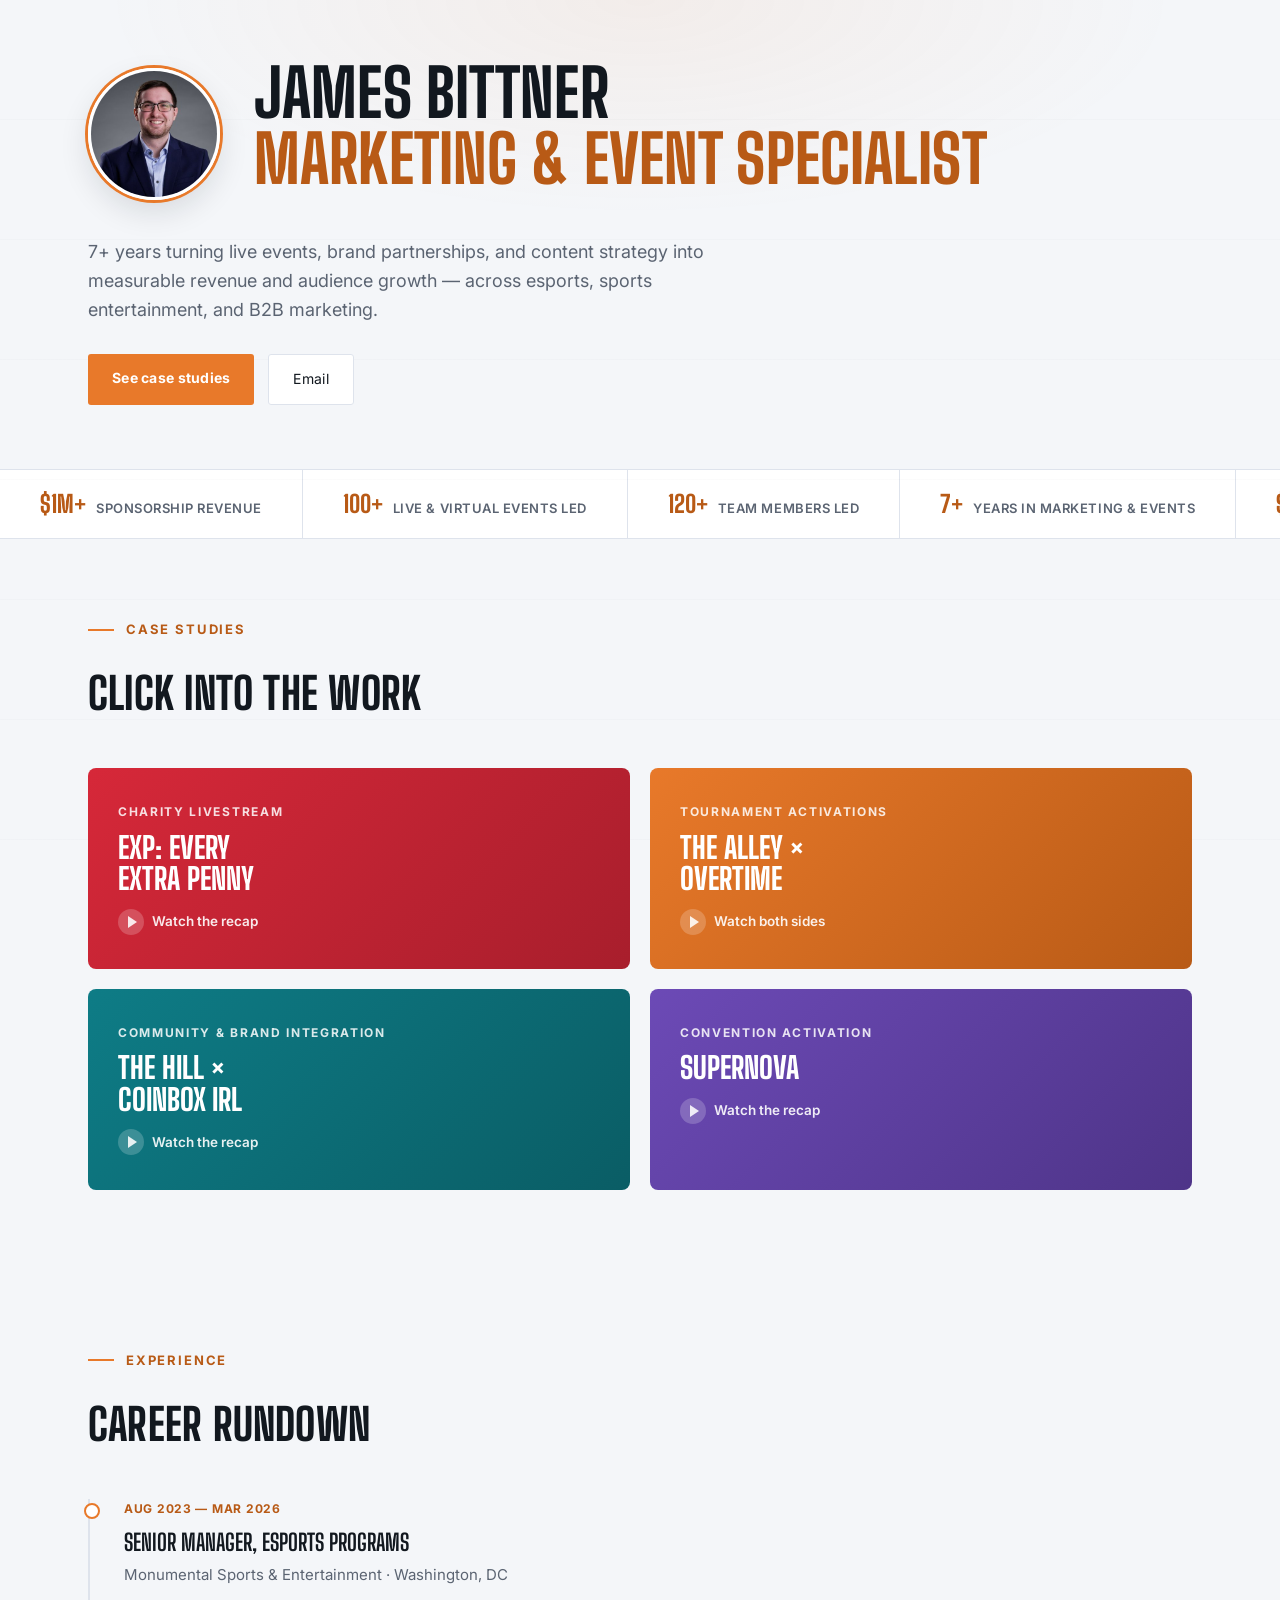
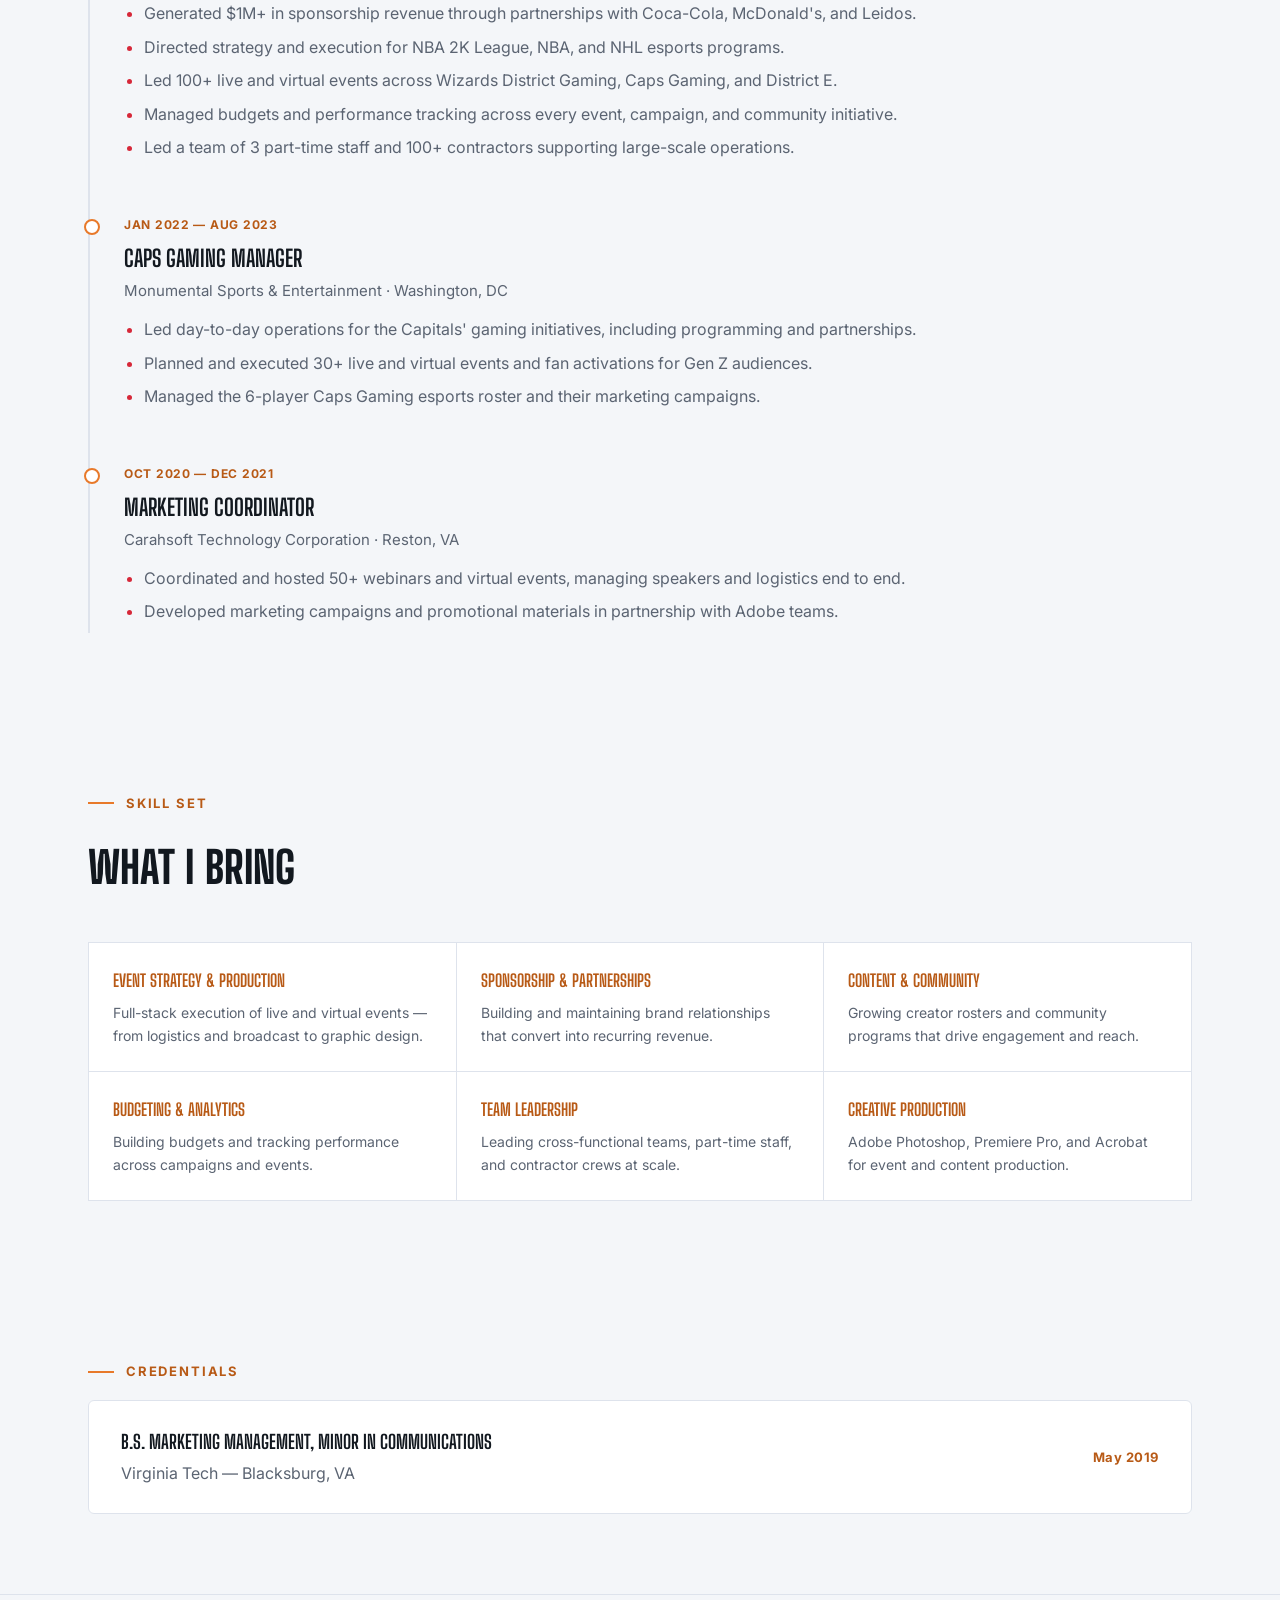
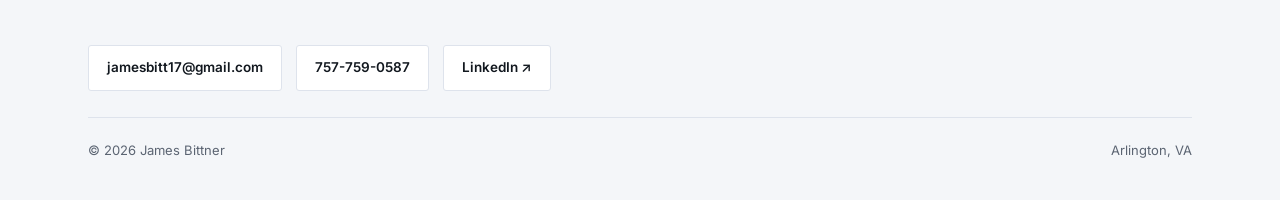
==== commit 070757e5: "Delete Impact section from index.html Removed the Impact section from the index.html file." ====
--- a/index.html
+++ b/index.html
@@ -3,7 +3,7 @@
 <head>
 <meta charset="UTF-8">
 <meta name="viewport" content="width=device-width, initial-scale=1.0">
-<title>James Bittner — Marketing & Community Specialist</title>
+<title>James Bittner — Marketing & Event Specialist</title>
 <meta name="description" content="James Bittner — Marketing & Community Specialist. 7+ years driving sponsorship revenue, live events, and content strategy across esports and entertainment.">
 <link rel="preconnect" href="https://fonts.googleapis.com">
 <link rel="preconnect" href="https://fonts.gstatic.com" crossorigin>
@@ -46,28 +46,6 @@
       <div class="ticker-item"><span class="ticker-num">7+</span><span class="ticker-label">Years in marketing &amp; events</span></div>
     </div>
   </div>
-
-  <!-- IMPACT -->
-  <section id="impact">
-    <div class="wrap">
-      <div class="section-tag">Impact</div>
-      <h2 class="headline">The Scoreboard</h2>
-      <div class="stat-grid reveal">
-        <div class="stat">
-          <span class="stat-value"><span>$1M+</span></span>
-          <span class="stat-label">Sponsorship revenue generated with brands like Coca-Cola, McDonald's &amp; Leidos</span>
-        </div>
-        <div class="stat">
-          <span class="stat-value">100<span>+</span></span>
-          <span class="stat-label">Large-scale live &amp; virtual events led across three esports brands</span>
-        </div>
-        <div class="stat">
-          <span class="stat-value">100<span>+</span></span>
-          <span class="stat-label">Contractors &amp; part-time staff led at District E</span>
-        </div>
-      </div>
-    </div>
-  </section>
 
   <!-- CASE STUDIES — clickable tiles, each opens a dedicated page -->
   <section id="work">
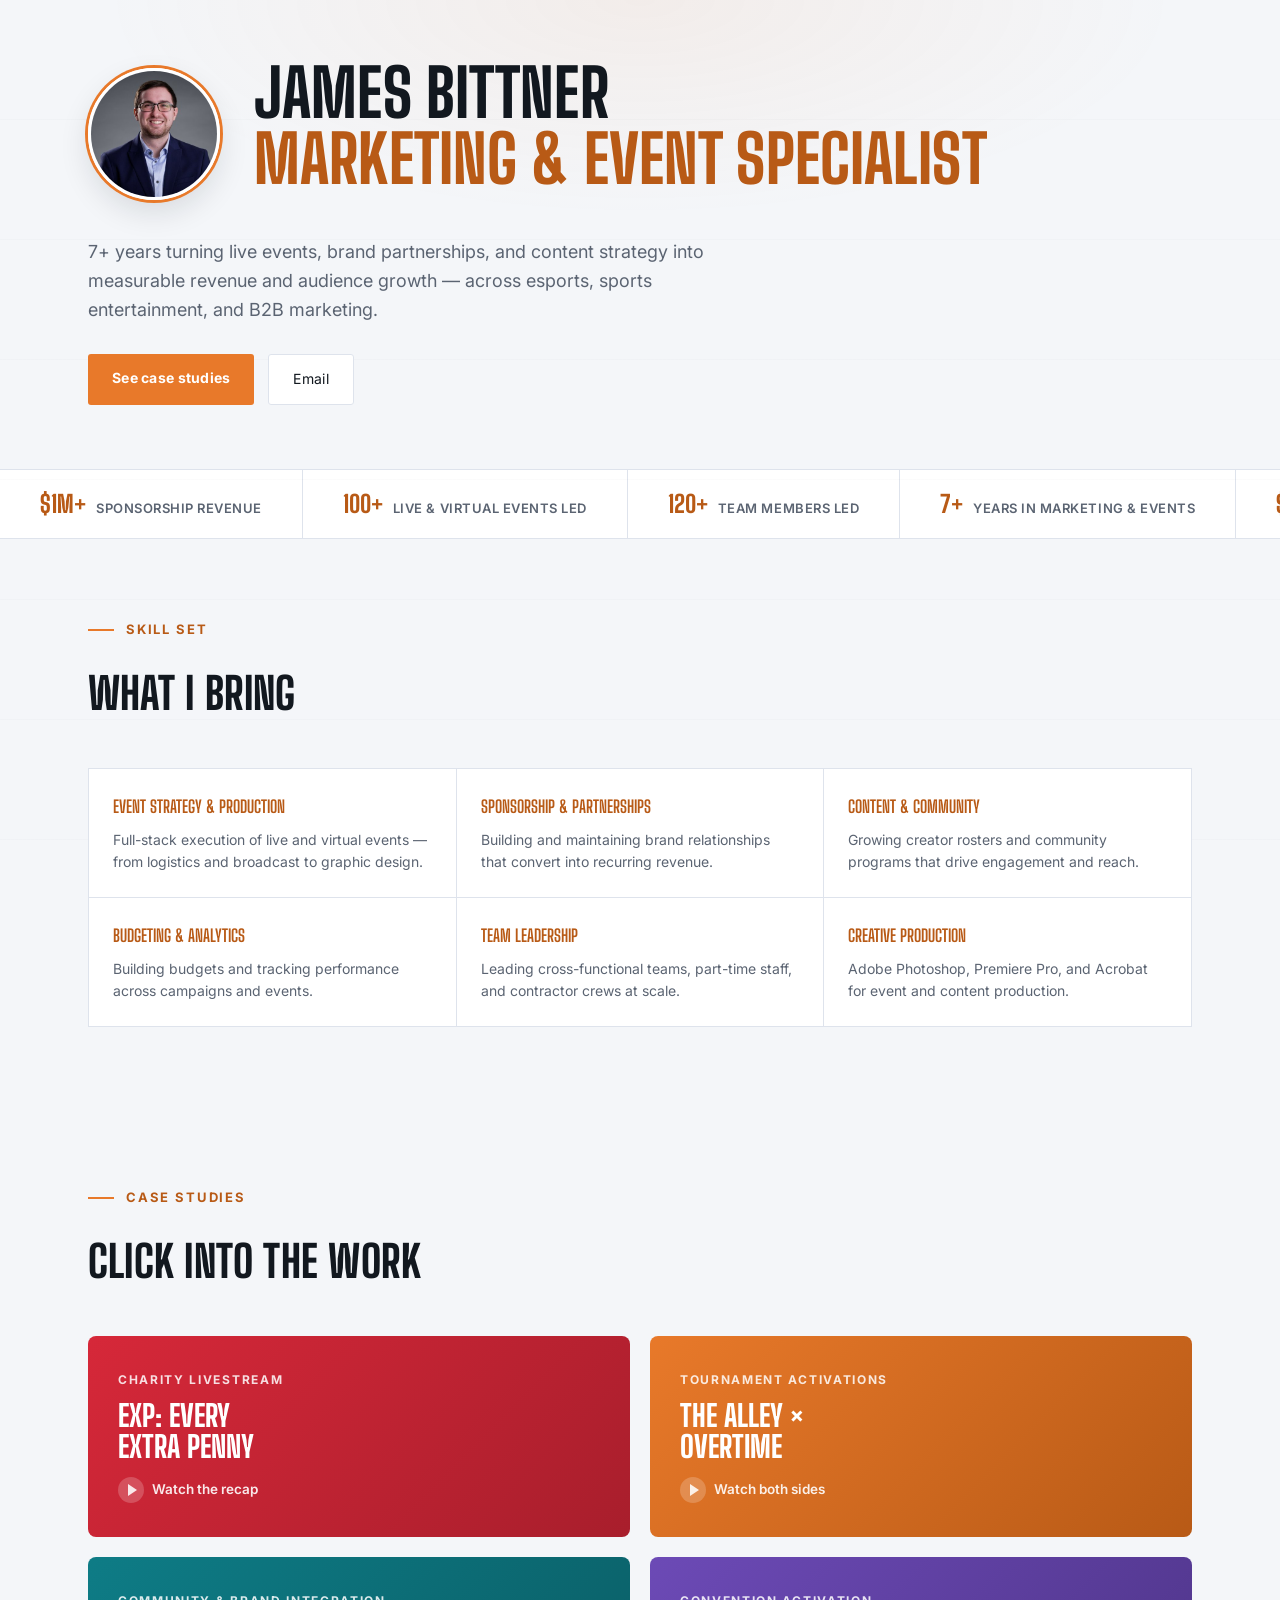
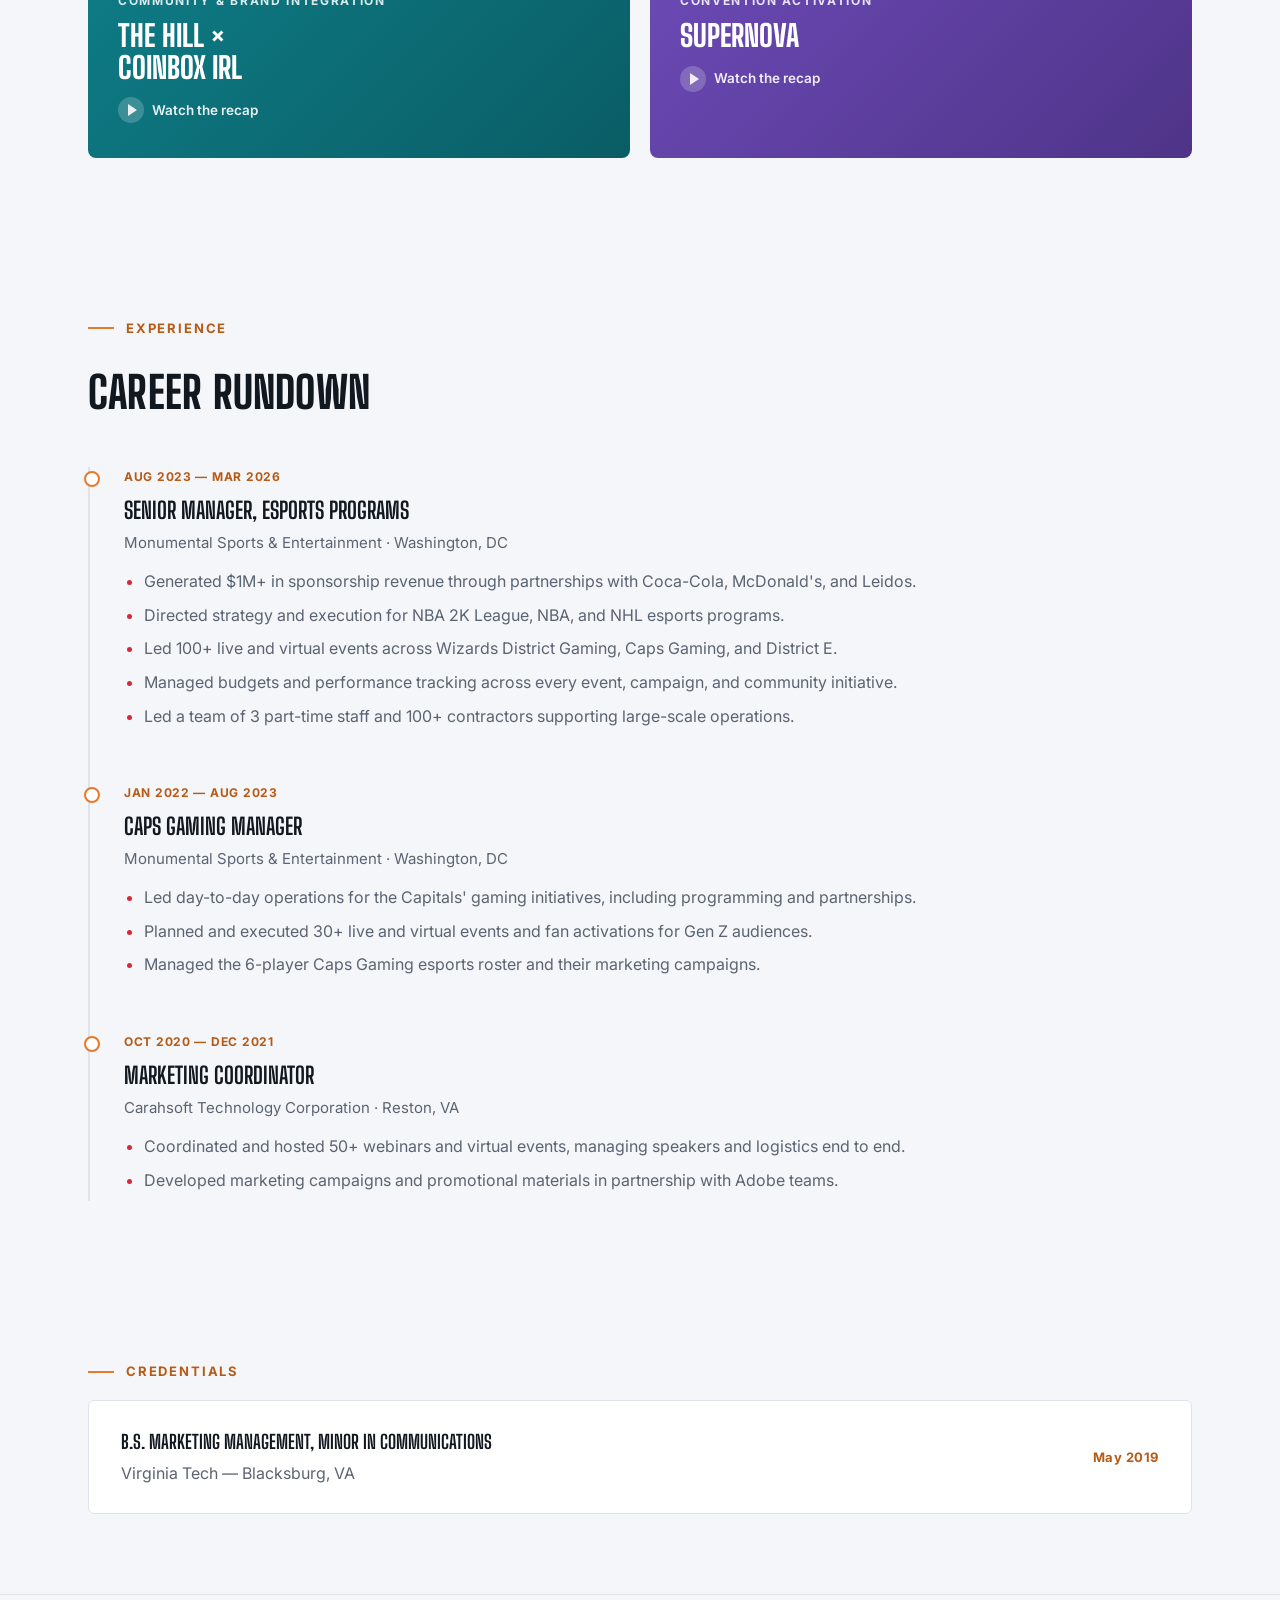
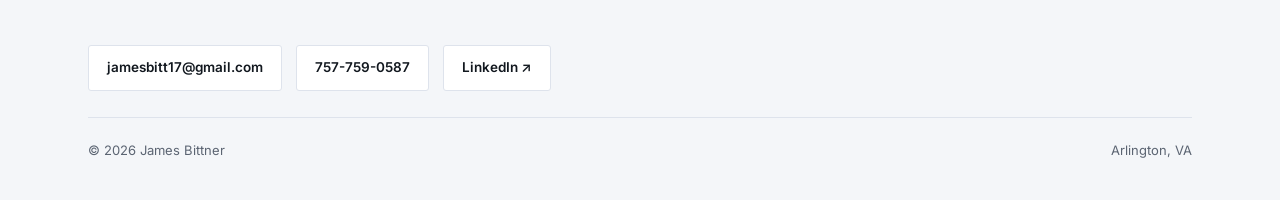
==== commit 2b052dfa: "Add skills section with detailed skill descriptions" ====
--- a/index.html
+++ b/index.html
@@ -46,6 +46,40 @@
       <div class="ticker-item"><span class="ticker-num">7+</span><span class="ticker-label">Years in marketing &amp; events</span></div>
     </div>
   </div>
+  
+  <!-- SKILLS -->
+  <section id="skills">
+    <div class="wrap">
+      <div class="section-tag">Skill Set</div>
+      <h2 class="headline">What I Bring</h2>
+      <div class="skills-grid reveal">
+        <div class="skill">
+          <h3 class="skill-title">Event Strategy &amp; Production</h3>
+          <p class="skill-body">Full-stack execution of live and virtual events — from logistics and broadcast to graphic design.</p>
+        </div>
+        <div class="skill">
+          <h3 class="skill-title">Sponsorship &amp; Partnerships</h3>
+          <p class="skill-body">Building and maintaining brand relationships that convert into recurring revenue.</p>
+        </div>
+        <div class="skill">
+          <h3 class="skill-title">Content &amp; Community</h3>
+          <p class="skill-body">Growing creator rosters and community programs that drive engagement and reach.</p>
+        </div>
+        <div class="skill">
+          <h3 class="skill-title">Budgeting &amp; Analytics</h3>
+          <p class="skill-body">Building budgets and tracking performance across campaigns and events.</p>
+        </div>
+        <div class="skill">
+          <h3 class="skill-title">Team Leadership</h3>
+          <p class="skill-body">Leading cross-functional teams, part-time staff, and contractor crews at scale.</p>
+        </div>
+        <div class="skill">
+          <h3 class="skill-title">Creative Production</h3>
+          <p class="skill-body">Adobe Photoshop, Premiere Pro, and Acrobat for event and content production.</p>
+        </div>
+      </div>
+    </div>
+  </section>
 
   <!-- CASE STUDIES — clickable tiles, each opens a dedicated page -->
   <section id="work">
@@ -124,40 +158,6 @@
           </ul>
         </div>
 
-      </div>
-    </div>
-  </section>
-
-  <!-- SKILLS -->
-  <section id="skills">
-    <div class="wrap">
-      <div class="section-tag">Skill Set</div>
-      <h2 class="headline">What I Bring</h2>
-      <div class="skills-grid reveal">
-        <div class="skill">
-          <h3 class="skill-title">Event Strategy &amp; Production</h3>
-          <p class="skill-body">Full-stack execution of live and virtual events — from logistics and broadcast to graphic design.</p>
-        </div>
-        <div class="skill">
-          <h3 class="skill-title">Sponsorship &amp; Partnerships</h3>
-          <p class="skill-body">Building and maintaining brand relationships that convert into recurring revenue.</p>
-        </div>
-        <div class="skill">
-          <h3 class="skill-title">Content &amp; Community</h3>
-          <p class="skill-body">Growing creator rosters and community programs that drive engagement and reach.</p>
-        </div>
-        <div class="skill">
-          <h3 class="skill-title">Budgeting &amp; Analytics</h3>
-          <p class="skill-body">Building budgets and tracking performance across campaigns and events.</p>
-        </div>
-        <div class="skill">
-          <h3 class="skill-title">Team Leadership</h3>
-          <p class="skill-body">Leading cross-functional teams, part-time staff, and contractor crews at scale.</p>
-        </div>
-        <div class="skill">
-          <h3 class="skill-title">Creative Production</h3>
-          <p class="skill-body">Adobe Photoshop, Premiere Pro, and Acrobat for event and content production.</p>
-        </div>
       </div>
     </div>
   </section>
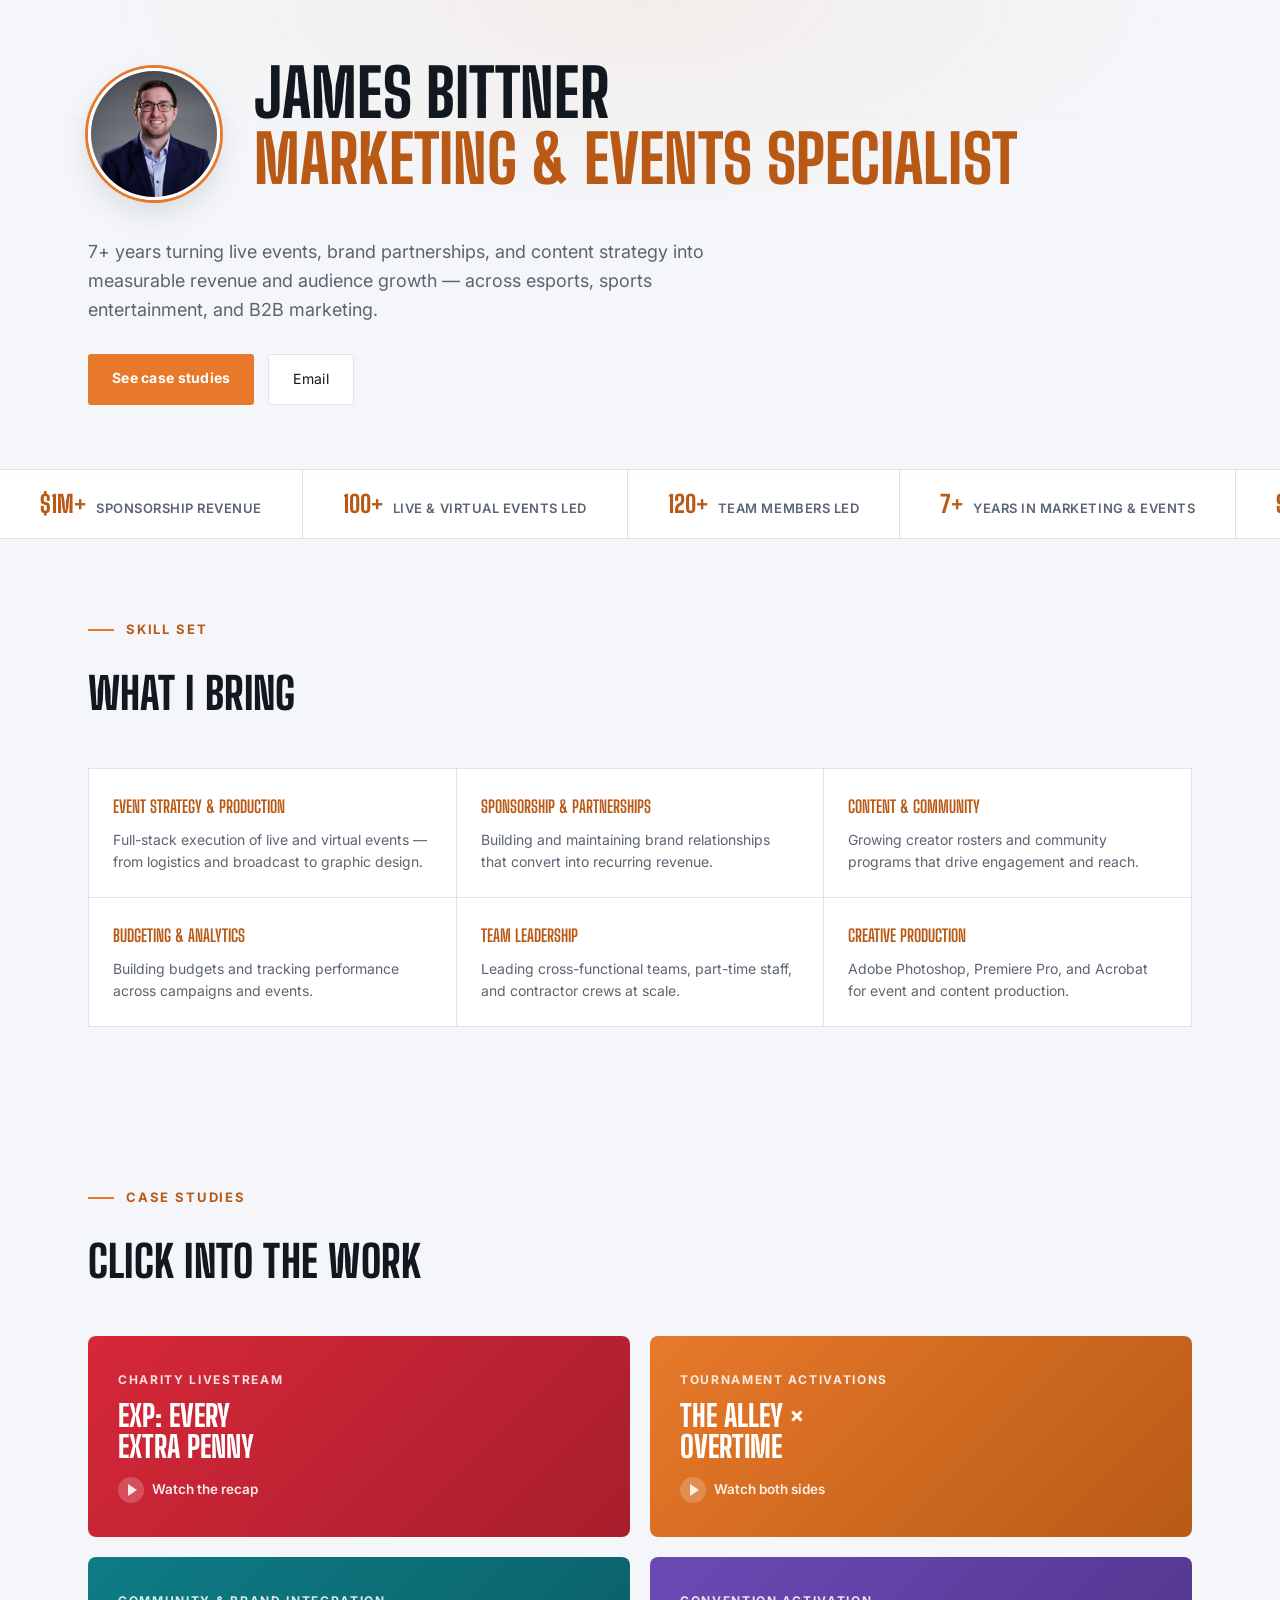
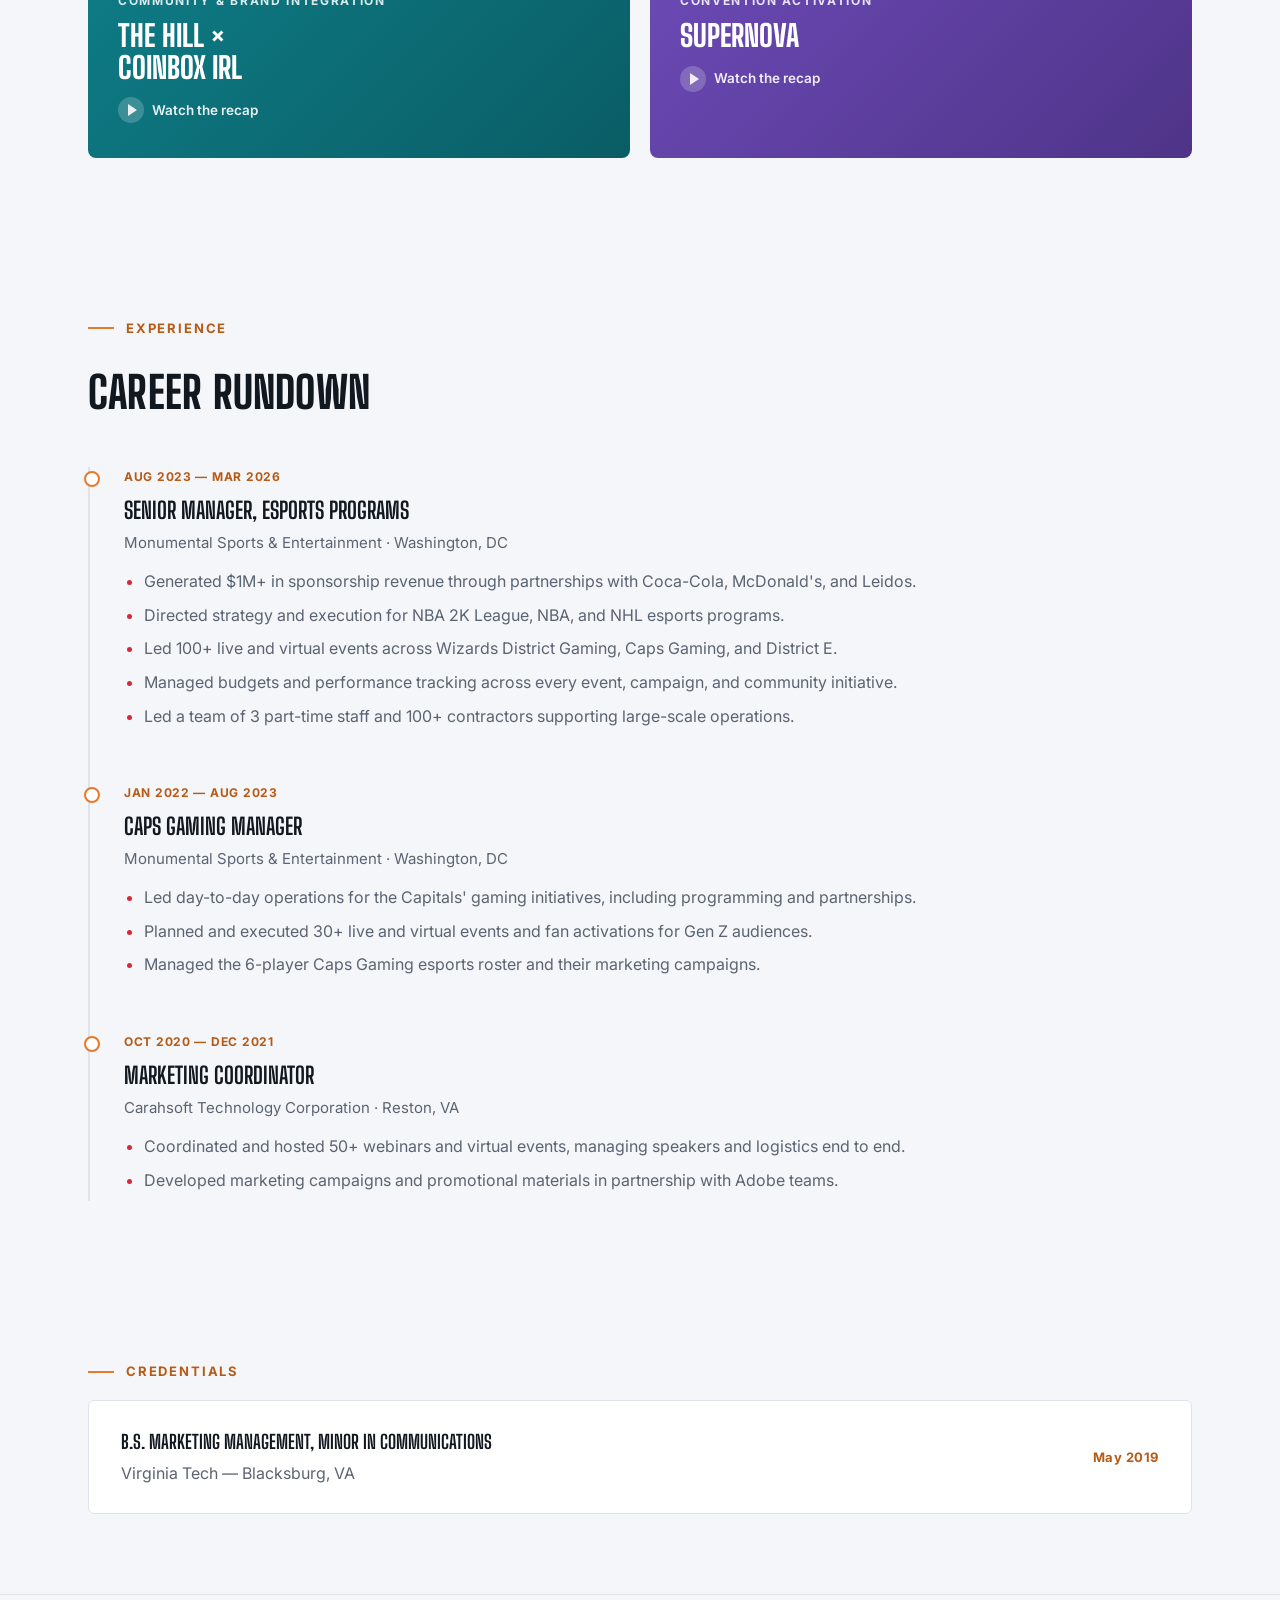
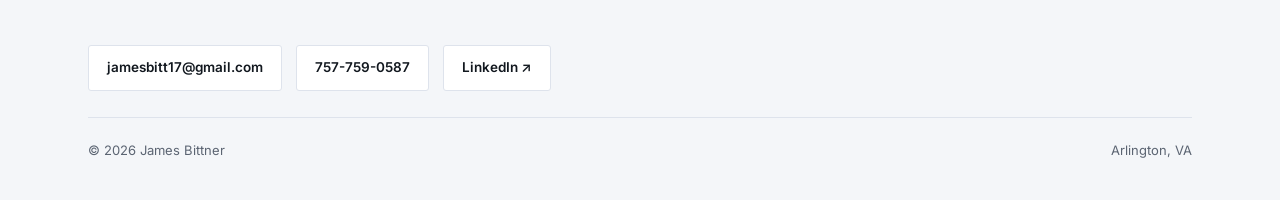
==== commit c2aa50a5: "Update job title from 'Event' to 'Events' Specialist" ====
--- a/index.html
+++ b/index.html
@@ -3,7 +3,7 @@
 <head>
 <meta charset="UTF-8">
 <meta name="viewport" content="width=device-width, initial-scale=1.0">
-<title>James Bittner — Marketing & Event Specialist</title>
+<title>James Bittner — Marketing & Events Specialist</title>
 <meta name="description" content="James Bittner — Marketing & Community Specialist. 7+ years driving sponsorship revenue, live events, and content strategy across esports and entertainment.">
 <link rel="preconnect" href="https://fonts.googleapis.com">
 <link rel="preconnect" href="https://fonts.gstatic.com" crossorigin>
@@ -22,7 +22,7 @@
       <div class="hero-inner">
         <img class="headshot" src="james-bittner-photo.jpg" alt="Portrait of James Bittner">
         <div>
-          <h1>James Bittner<br><span>Marketing &amp; Event Specialist</span></h1>
+          <h1>James Bittner<br><span>Marketing &amp; Events Specialist</span></h1>
         </div>
       </div>
       <p class="hero-sub" style="margin-top:30px;">7+ years turning live events, brand partnerships, and content strategy into measurable revenue and audience growth — across esports, sports entertainment, and B2B marketing.</p>
